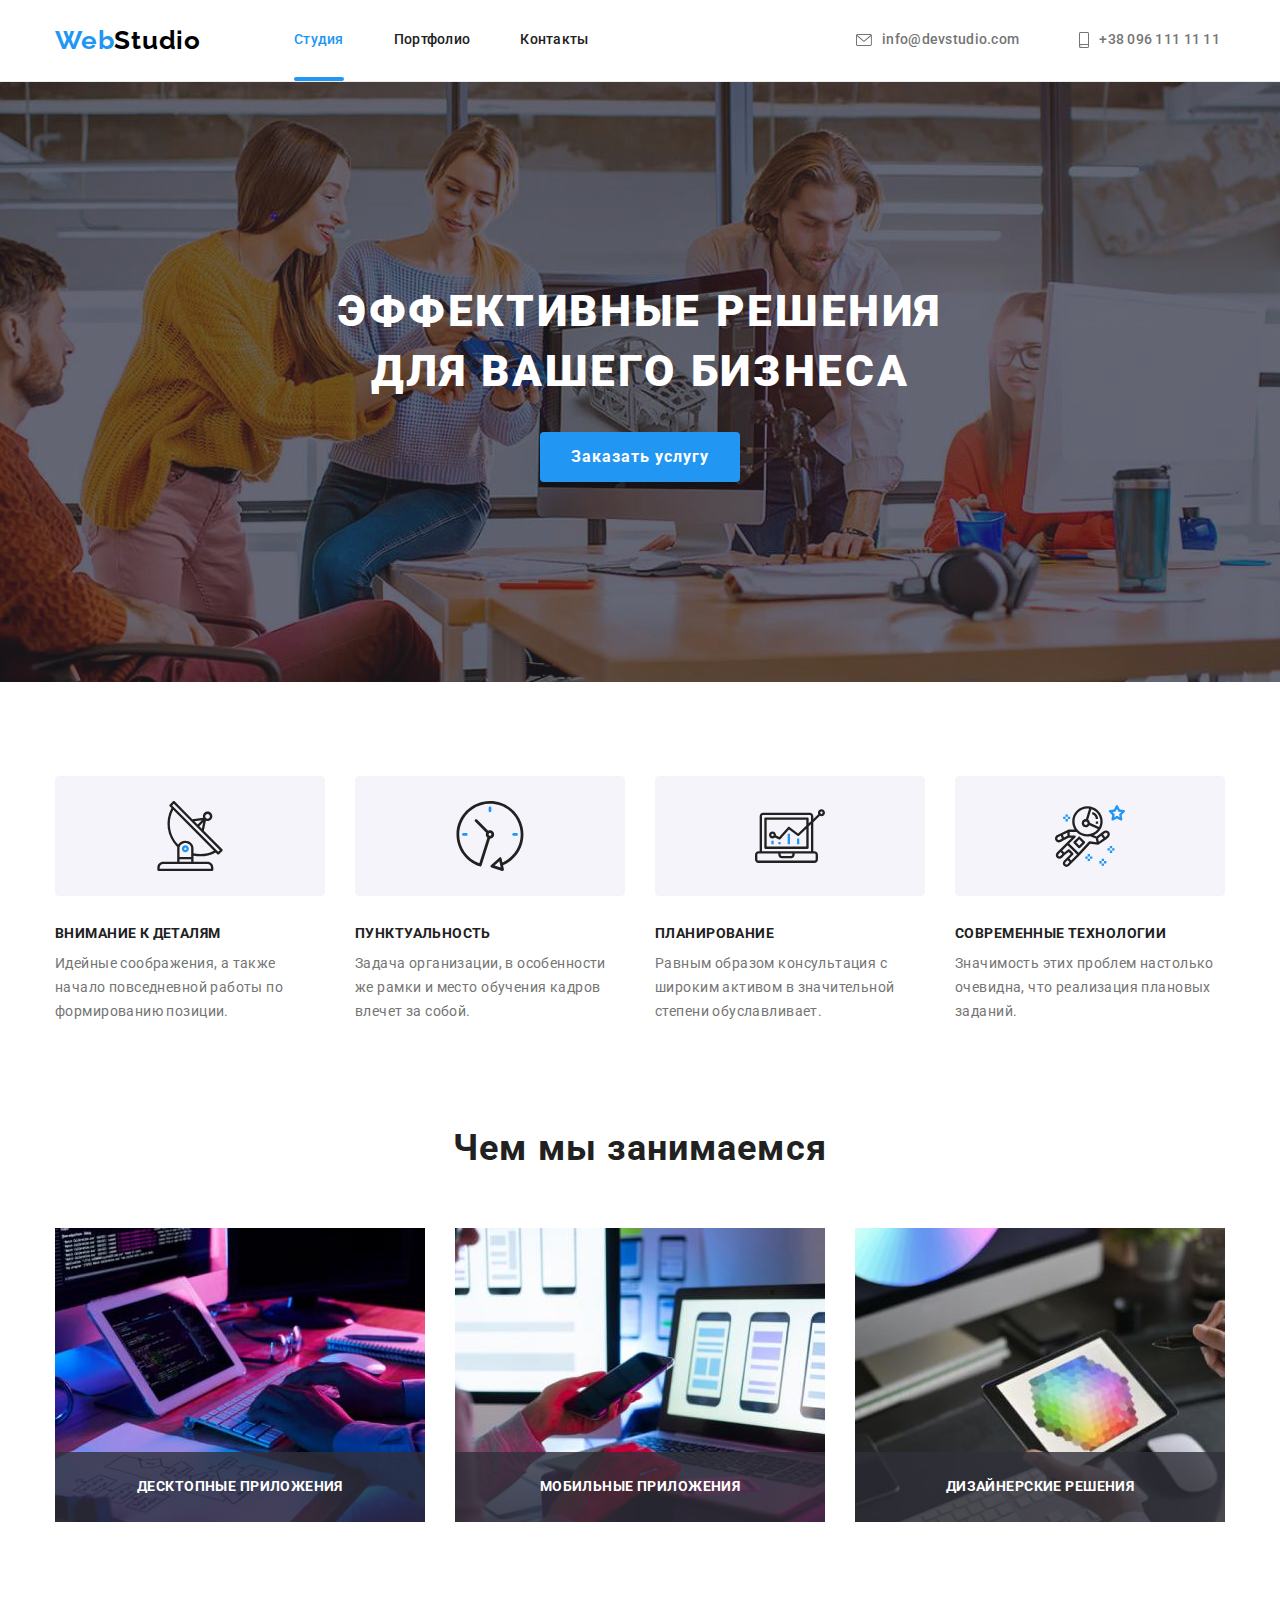
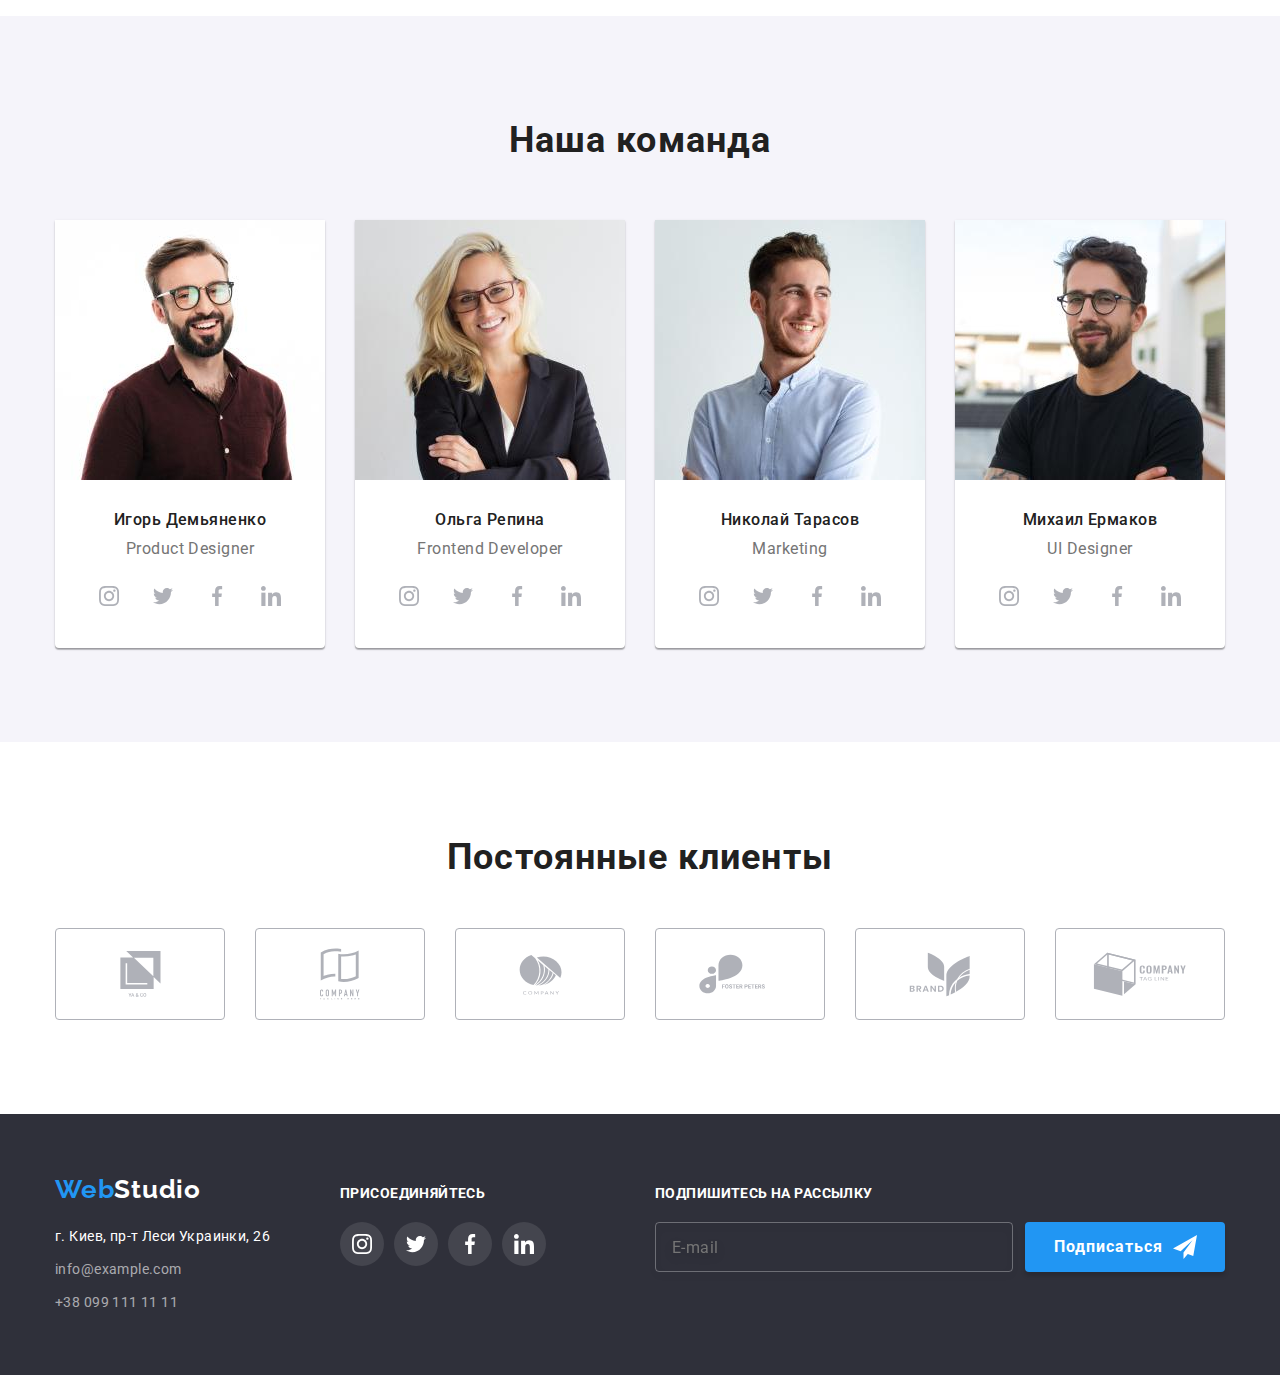
==== index.html @ e5a5fda5 "Initial, from HW-06" ====
<!DOCTYPE html>
<html lang="ru">
<head>
    <meta charset="UTF-8">
    <meta http-equiv="X-UA-Compatible" content="IE=edge">
    <meta name="viewport" content="width=device-width, initial-scale=1.0">
    <title>WebStudio</title>
    <link rel="preconnect" href="https://fonts.googleapis.com">
    <link rel="preconnect" href="https://fonts.gstatic.com" crossorigin>
    <link href="https://fonts.googleapis.com/css2?family=Raleway:wght@700&family=Roboto:wght@400;500;700;900&display=swap"
        rel="stylesheet">
    <link rel="stylesheet" href="https://cdnjs.cloudflare.com/ajax/libs/modern-normalize/1.1.0/modern-normalize.css">
    <link rel="stylesheet" href="./css/styles.css">
</head>
<body>
    <!-- HEADER -->
    <header>
        <div class="container">
            <a class="link logo-header" href="" target="_blank" rel="noopener noreferrer" lang="en"><span
                    class="logo-web">Web</span>Studio</a>
            <nav class="nav">
                <ul class="list">
                    <li class="item">
                    <div class="nav-current">
                        <a class="link nav-item current" href="./index.html" rel="noopener noreferrer">Студия</a>
                    </div>    
                    </li>
                    <li class="item"><a class="link nav-item" href="./portfolio.html" rel="noopener noreferrer">Портфолио</a></li>
                    <li class="item"><a class="link nav-item" href="" rel="noopener noreferrer">Контакты</a></li>
                </ul>
            </nav>
            <ul class="list contacts">
                <li class="item"><a class="link header-contact" href="mailto:info@devstudio.com">
                    <svg class="icon-envelope" width="16" height="12">
                        <use href="./images/icon.svg#icon-envelope"></use>
                    </svg>
                    info@devstudio.com</a>
                </li>
                <li class="item"><a class="link header-contact" href="tel:+380961111111">
                    <svg class="icon-smartphone" width="10" height="16">
                        <use href="./images/icon.svg#icon-smartphone"></use>
                    </svg>
                    +38 096 111 11 11</a></li>
            </ul>
        </div>
    </header>

    <!-- MAIN SECTION -->
    <main>
        <!-- HERO -->
        <section class="hero">
           <div class="container">
                <h1 class="hero-title">Эффективные решения для вашего бизнеса</h1>
                <button class="hero-btn" type="button" data-modal-open>Заказать услугу</button>
           </div>
        </section>

        <!-- ADVANTAGES -->
        <section class="section">
           <div class="container">
                <h2 class="visually-hidden">Достоинства компании</h2>
                <ul class="list advnt-list">
                    <li class="item">
                        <div class="advnt-icons">
                            <svg class="icon-antena" width="270" height="120">
                                <use href="./images/icon.svg#icon-antena"></use>
                            </svg>
                        </div>
                        <h3 class="advnt-title">Внимание к деталям</h3>
                        <p class="advnt-text">Идейные соображения, а также начало повседневной работы по формированию позиции.</p>
                    </li>
                    <li class="item">
                        <div class="advnt-icons">
                            <svg class="icon-clock" width="270" height="120">
                                <use href="./images/icon.svg#icon-clock"></use>
                            </svg>
                        </div>
                        <h3 class="advnt-title">Пунктуальность</h3>
                        <p class="advnt-text">Задача организации, в особенности же рамки и место обучения кадров влечет за собой.</p>
                    </li>
                    <li class="item">
                        <div class="advnt-icons">
                            <svg class="icon-diagram" width="270" height="120">
                                <use href="./images/icon.svg#icon-diagram"></use>
                            </svg>
                        </div>
                        <h3 class="advnt-title">Планирование</h3>
                        <p class="advnt-text">Равным образом консультация с широким активом в значительной степени обуславливает.</p>
                    </li>
                    <li class="item">
                        <div class="advnt-icons">
                            <svg class="icon-astronaut" width="270" height="120">
                                <use href="./images/icon.svg#icon-astronaut"></use>
                            </svg>
                        </div>
                        <h3 class="advnt-title">Современные технологии</h3>
                        <p class="advnt-text">Значимость этих проблем настолько очевидна, что реализация плановых заданий.</p>
                    </li>
                </ul>
           </div>
        </section>

        <!-- SPECIALIZATION -->
        <section class="special section">
            <div class="container">
                <h2 class="special-title">Чем мы занимаемся</h2>
                <ul class="list special-list">
                    <li class="item"><img src="./images/what-are-we-doing-01.jpg" alt="Создание веб-сайтов любой сложности" width="370" height="294">
                        <p class="special-item-label">Десктопные приложения</p>
                    </li>
                    <li class="item"><img src="./images/what-are-we-doing-02.jpg" alt="Создание веб-сайтов любой сложности" width="370" height="294">
                    <p class="special-item-label">Мобильные приложения</p>
                    </li>
                    <li class="item"><img src="./images/what-are-we-doing-03.jpg" alt="Создание веб-сайтов любой сложности" width="370" height="294">
                    <p class="special-item-label">Дизайнерские решения</p>
                    </li>
                </ul>
            </div>
        </section>

        <!-- TEAM -->
        <section class="section team">
            <div class="container">
                <h2 class="team-title">Наша команда</h2>
                <ul class="list team-list">
                    <li class="item">
                        <img src="./images/our-team-01.jpg" alt="Фотография" width="270" height="260">
                        <div class="team-item">
                            <h3 class="team-subtitle">Игорь Демьяненко</h3>
                            <p class="team-text" lang="en">Product Designer</p>
                            <ul class="list social-list">
                                <li class="item"><a href="" class="item social-item">
                                    <svg class="social-icons" width="20" height="20">
                                        <use href="./images/icon.svg#icon-instagram">
                                        </use>
                                    </svg>
                                </a>
                                </li>
                                <li class="item"><a href="" class="item social-item">
                                        <svg class="social-icons" width="20" height="20">
                                            <use href="./images/icon.svg#icon-twitter">
                                            </use>
                                        </svg>
                                    </a>
                                </li>
                                <li class="item"><a href="" class="item social-item">
                                        <svg class="social-icons" width="20" height="20">
                                            <use href="./images/icon.svg#icon-facebook">
                                            </use>
                                        </svg>
                                    </a>
                                </li>
                                <li class="item"><a href="" class="item social-item">
                                        <svg class="social-icons" width="20" height="20">
                                            <use href="./images/icon.svg#icon-linkedin">
                                            </use>
                                        </svg>
                                    </a>
                                </li>
                            </ul>
                        </div>
                    </li>
                    <li class="item">
                        <img src="./images/our-team-02.jpg" alt="Фотография" width="270" height="260">
                       <div class="team-item">
                            <h3 class="team-subtitle">Ольга Репина</h3>
                            <p class="team-text" lang="en">Frontend Developer</p>
                            <ul class="list social-list">
                                <li class="item"><a href="" class="item social-item">
                                        <svg class="social-icons" width="20" height="20">
                                            <use href="./images/icon.svg#icon-instagram">
                                            </use>
                                        </svg>
                                    </a>
                                </li>
                                <li class="item"><a href="" class="item social-item">
                                        <svg class="social-icons" width="20" height="20">
                                            <use href="./images/icon.svg#icon-twitter">
                                            </use>
                                        </svg>
                                    </a>
                                </li>
                                <li class="item"><a href="" class="item social-item">
                                        <svg class="social-icons" width="20" height="20">
                                            <use href="./images/icon.svg#icon-facebook">
                                            </use>
                                        </svg>
                                    </a>
                                </li>
                                <li class="item"><a href="" class="item social-item">
                                        <svg class="social-icons" width="20" height="20">
                                            <use href="./images/icon.svg#icon-linkedin">
                                            </use>
                                        </svg>
                                    </a>
                                </li>
                            </ul>
                       </div>
                    </li>
                    <li class="item">
                        <img src="./images/our-team-03.jpg" alt="Фотография" width="270" height="260">
                        <div class="team-item">
                            <h3 class="team-subtitle">Николай Тарасов</h3>
                            <p class="team-text" lang="en">Marketing</p>
                            <ul class="list social-list">
                                <li class="item"><a href="" class="item social-item">
                                        <svg class="social-icons" width="20" height="20">
                                            <use href="./images/icon.svg#icon-instagram">
                                            </use>
                                        </svg>
                                    </a>
                                </li>
                                <li class="item"><a href="" class="item social-item">
                                        <svg class="social-icons" width="20" height="20">
                                            <use href="./images/icon.svg#icon-twitter">
                                            </use>
                                        </svg>
                                    </a>
                                </li>
                                <li class="item"><a href="" class="item social-item">
                                        <svg class="social-icons" width="20" height="20">
                                            <use href="./images/icon.svg#icon-facebook">
                                            </use>
                                        </svg>
                                    </a>
                                </li>
                                <li class="item"><a href="" class="item social-item">
                                        <svg class="social-icons" width="20" height="20">
                                            <use href="./images/icon.svg#icon-linkedin">
                                            </use>
                                        </svg>
                                    </a>
                                </li>
                            </ul>
                        </div>
                    </li>
                    <li class="item">
                        <img src="./images/our-team-04.jpg" alt="Фотография" width="270" height="260">
                       <div class="team-item">
                            <h3 class="team-subtitle">Михаил Ермаков</h3>
                            <p class="team-text" lang="en">UI Designer</p>
                            <ul class="list social-list">
                                <li class="item"><a href="" class="item social-item">
                                        <svg class="social-icons" width="20" height="20">
                                            <use href="./images/icon.svg#icon-instagram">
                                            </use>
                                        </svg>
                                    </a>
                                </li>
                                <li class="item"><a href="" class="item social-item">
                                        <svg class="social-icons" width="20" height="20">
                                            <use href="./images/icon.svg#icon-twitter">
                                            </use>
                                        </svg>
                                    </a>
                                </li>
                                <li class="item"><a href="" class="item social-item">
                                        <svg class="social-icons" width="20" height="20">
                                            <use href="./images/icon.svg#icon-facebook">
                                            </use>
                                        </svg>
                                    </a>
                                </li>
                                <li class="item"><a href="" class="item social-item">
                                        <svg class="social-icons" width="20" height="20">
                                            <use href="./images/icon.svg#icon-linkedin">
                                            </use>
                                        </svg>
                                    </a>
                                </li>
                            </ul>
                       </div>
                    </li>
                </ul>
            </div>
        </section>

        <!-- CLIENTS -->
        <section class="clients">
            <div class="container">
                <h2 class="clients-title">Постоянные клиенты</h2>
                <ul class="list clients-list">
                    <li class="item clients-item"><a class="link clients-link" href="">
                        <div class="clients-container">
                        <svg class="clients-icon" width="41" height="46">
                            <use href="./images/icon.svg#icon-client-01"></use>
                        </svg>
                        </div>
                        </a>
                    </li>
                    <li class="item clients-item"><a class="link clients-link" href="">
                            <svg class="clients-icon" width="40" height="52">
                                <use href="./images/icon.svg#icon-client-02"></use>
                            </svg>
                        </a>
                    </li>
                    <li class="item clients-item"><a class="link clients-link" href="">
                            <svg class="clients-icon" width="43" height="41">
                                <use href="./images/icon.svg#icon-client-03"></use>
                            </svg>
                        </a>
                    </li>
                    <li class="item clients-item"><a class="link clients-link" href="">
                            <svg class="clients-icon" width="84" height="40">
                                <use href="./images/icon.svg#icon-client-04"></use>
                            </svg>
                        </a>
                    </li>
                    <li class="item clients-item"><a class="link clients-link" href="">
                            <svg class="clients-icon" width="62" height="45">
                                <use href="./images/icon.svg#icon-client-05"></use>
                            </svg>
                        </a>
                    </li>
                    <li class="item clients-item"><a class="link clients-link" href="">
                            <svg class="clients-icon" width="94" height="44">
                                <use href="./images/icon.svg#icon-client-06"></use>
                            </svg>
                        </a>
                    </li>
                </ul>


            </div>


        </section>

    </main>

    <!-- FOOTER -->
    <footer class="footer">
        <div class="container">
            <div class="footer-main">
                <a class="link logo-footer" href="" target="_blank" rel="noopener noreferrer" lang="en"><span
                        class="logo-web">Web</span>Studio</a>
                <address class="address">
                    <p class="address-text">г. Киев, пр-т Леси Украинки, 26</p>
                    <ul class="list">
                        <li><a class="link footer-contact" href="mailto:info@example.com">info@example.com</a></li>
                        <li><a class="link footer-contact" href="tel:+380991111111">+38 099 111 11 11</a></li>
                    </ul>
                </address>
            </div>
            <div class="footer-social">
                <h2 class="social-title">Присоединяйтесь</h2>
                <ul class="list social-footer-list">
                    <li class="item social-footer-item"><a class="link social-footer-link" href="">
                        <svg class="social-icons" width="20" height="20">
                            <use href="./images/icon.svg#icon-instagram"></use>
                        </svg>
                        </a>
                    </li>
                    <li class="item social-footer-item"><a class="link social-footer-link" href="">
                            <svg class="social-icons" width="20" height="20">
                                <use href="./images/icon.svg#icon-twitter"></use>
                            </svg>
                        </a>
                    </li>
                    <li class="item social-footer-item"><a class="link social-footer-link" href="">
                            <svg class="social-icons" width="20" height="20">
                                <use href="./images/icon.svg#icon-facebook"></use>
                            </svg>
                        </a>
                    </li>
                    <li class="item social-footer-item"><a class="link social-footer-link" href="">
                            <svg class="social-icons" width="20" height="20">
                                <use href="./images/icon.svg#icon-linkedin"></use>
                            </svg>
                        </a>
                    </li>
                </ul>
            </div>

            <div class="footer-subscribe">
                <h2 class="subscribe-title">Подпишитесь на рассылку</h2>
                <form class="subscribe-form" autocomplete="off">
                    <label class="subscribe-label" for="sbcr-email" >
                        <input class="subscribe-email" type="email" name="email" placeholder="E-mail" id="sbcr-email">
                    </label>
                    <button class="btn subscribe-btn" type="submit">Подписаться
                        <svg class="subscribe-icon" width="24" height="24">
                            <use href="./images/icon.svg#icon-send"></use>
                        </svg>
                    </button>
                </form>
            </div>

        </div>
    </footer>


<!-- BACKDROP -->

<div class="backdrop is-hidden" data-modal>
    <div class="modal">
        <button class="modal-btn" type="button" data-modal-close>
            <svg class="icon-close">
                <use href="./images/icon.svg#icon-close"></use>
            </svg>
        </button>

        <p class="modal-title">Оставьте свои данные, мы вам перезвоним</p>
        <form class="modal-form" autocomplete="off">
            <ul class="list form-list">
                <li class="form-item">
                    <label class="label-username" for="username" >Имя</label>
                    <div class="input-field">
                    <input class="input-username" type="text" name="username" id="username">
                        <svg class="form-icons" width="18" height="18">
                            <use href="./images/icon.svg#icon-form-person"></use>
                        </svg>
                    </div>
                </li>
                <li class="form-item">
                    <label class="label-tel" for="tel">Телефон</label>
                    <div class="input-field">
                        <input class="input-tel" type="tel" name="tel" id="tel">
                        <svg class="form-icons" width="18" height="18">
                            <use href="./images/icon.svg#icon-form-phone"></use>
                        </svg>
                    </div>
                </li>
                <li class="form-item">
                    <label class="label-email" for="email">Почта</label>
                    <div class="input-field">
                        <input class="input-email" type="email" name="email" id="email">
                        <svg class="form-icons" width="18" height="18">
                            <use href="./images/icon.svg#icon-form-email"></use>
                        </svg>
                    </div>
                </li>
                <li class="form-item">
                    <label class="label-comments" for="comments">Комментарий</label>
                    <textarea class="input-comments" name="comments" id="comments" placeholder="Введите текст"></textarea>
                    </li>
            </ul>
            <div class="form-checkbox">
                <input class="input-checkbox" type="checkbox" name="contract-terms" id="terms">
                <label for="terms" class="label-checkbox">
                    <span class="checkbox-icon">
                        <svg class="icon-check" width="16" height="15">
                            <use href="./images/icon.svg#icon-form-check"></use>
                        </svg>
                    </span>
                    Соглашаюсь с рассылкой и принимаю</label>
                <a class="contract-link" href="">Условия договора</a>
            </div>

            <button type="submit" class="btn form-btn">Отправить</button>
        </form>
    </div>
</div>

<script src="./js/modal.js"></script>
</body>
</html>
---- css/styles.css ----
:root {
  --main-text-color: #757575;
  --logo-first-color: #000000;
  --logo-web-color: #2196f3;
  --logo-second-color: #ffffff;
  --main-title-color: #ffffff;
  --second-title-color: #212121;
  --third-title-color: #212121;
  --nav-color: #212121;
  --hero-btn-color: #ffffff;
  --hero-btn-bckgr: #2196f3;
  --works-btn-color: #212121;
  --works-btn-bckgr: #f5f4fa;
  --accent-color: #2196f3;
  --cards-border-color: #eeeeee;
  --background-color: #f5f4fa;
  --social-items-color: #afb1b8;
  --social-items-accent-color: #ffffff;
}

/* *,
*::after,
*::before {
  outline: 1px solid red;
} */

h1,
h2,
h3,
h4,
p,
ul {
  margin: 0;
  padding: 0;
}

img {
  display: block;
  max-width: 100%;
  height: auto;
}

body {
  font-family: Roboto, sans-serif;
  color: var(--main-text-color);
  /* width: 1600px; */
}

.container {
  width: 1200px;
  margin: 0 auto;
  padding: 0 15px;
}

.section {
  padding-top: 94px;
  padding-bottom: 94px;
}

/* ------COMMON CLASSES------ */
.visually-hidden {
  position: absolute;
  clip: rect(0 0 0 0);
  width: 1px;
  height: 1px;
  margin: -1px;
  border: 0;
  padding: 0;
  overflow: hidden;
}

.link {
  text-decoration: none;
}

.list {
  list-style: none;
}

/* ------HEADER------ */
header {
  padding-top: 25px;
  padding-bottom: 25px;
  border-bottom: 1px solid #ececec;
}

header > .container {
  display: flex;
  align-items: center;
}

.logo-header {
  font-family: Raleway, sans-serif;
  font-weight: 700;
  font-size: 26px;
  line-height: 1.19;
  letter-spacing: 0.03em;
  color: var(--logo-first-color);

  margin-right: 93px;
}

.logo-web {
  color: var(--logo-web-color);
}

.nav > .list {
  display: flex;
}
.nav > .list > .item:not(:last-child) {
  margin-right: 50px;
}
.nav {
  margin-right: auto;
}

.nav-item {
  font-weight: 500;
  font-size: 14px;
  line-height: 1.14;
  letter-spacing: 0.02em;
  color: var(--nav-color);
  transition: color 250ms cubic-bezier(0.4, 0, 0.2, 1);

  display: block;
  padding-top: 5px;
  padding-bottom: 5px;
}

.nav-item:hover,
.nav-item:focus {
  color: var(--accent-color);
}

.nav-item.current {
  color: var(--accent-color);
}

.nav-current {
  position: relative;
}

.nav-current:after {
  content: '';
  position: absolute;
  bottom: 0;
  left: 0;
  transform: translateY(28px);

  display: block;
  width: 100%;
  height: 4px;
  border-radius: 2px;
  background-color: var(--accent-color);
}

.list.contacts {
  display: flex;
}

.contacts > .item:not(:last-child) {
  margin-right: 50px;
}

.contacts > .item {
  justify-content: flex-end;
}

.header-contact {
  font-weight: 500;
  font-size: 14px;
  line-height: 1.14;
  letter-spacing: 0.02em;
  color: var(--main-text-color);
  transition: color 250ms cubic-bezier(0.4, 0, 0.2, 1);
  display: flex;
  padding: 5px;
  align-items: center;
}

.header-contact:hover,
.header-contact:focus {
  color: var(--accent-color);
}

.icon-envelope {
  fill: currentColor;
  margin-right: 10px;
}

.icon-smartphone {
  fill: currentColor;
  margin-right: 10px;
}

/* ------HERO------ */

.hero {
  background-color: #2f303a;
  background-image: linear-gradient(rgba(47, 48, 58, 0.4), rgba(47, 48, 58, 0.4)),
    url(../images/hero.jpg);
  background-repeat: no-repeat;
  background-size: 1600px auto;
  background-position: center;

  padding-top: 200px;
  padding-bottom: 200px;
}

.hero-title {
  font-weight: 900;
  font-size: 44px;
  line-height: 1.36;
  text-align: center;
  letter-spacing: 0.06em;
  text-transform: uppercase;
  color: var(--main-title-color);

  width: 696px;
  height: 120px;
  margin: 0 auto 30px auto;
}

.hero-btn {
  font-family: inherit;
  font-weight: 700;
  font-size: 16px;
  line-height: 1.87;
  display: flex;
  align-items: center;
  text-align: center;
  letter-spacing: 0.06em;
  color: var(--hero-btn-color);
  background-color: var(--hero-btn-bckgr);
  cursor: pointer;

  width: 200px;
  height: 50px;
  box-shadow: 0px 4px 4px rgba(0, 0, 0, 0.15);
  border: none;
  border-radius: 4px;

  display: block;
  margin: 0 auto;
  padding: 0;
}

/* ------ADVANTAGES------ */
.advnt-list {
  display: flex;
}

.advnt-list > .item {
  width: 270px;
  margin-right: 30px;
}
.advnt-list > .item:last-child {
  margin-right: 0;
}

.advnt-icons {
  display: flex;
  margin-bottom: 30px;
}

.icon-antena,
.icon-clock,
.icon-diagram,
.icon-astronaut {
  border-radius: 4px;
}

.advnt-title {
  font-weight: 700;
  font-size: 14px;
  line-height: 1.14;
  letter-spacing: 0.03em;
  text-transform: uppercase;
  color: var(--third-title-color);

  margin-bottom: 10px;
}

.advnt-text {
  font-size: 14px;
  line-height: 1.71;
  letter-spacing: 0.03em;
  color: var(--main-text-color);
}

/* ------SPECIALIZATION------ */
.special.section {
  padding-top: 0;
}

.special-title {
  font-weight: 700;
  font-size: 36px;
  line-height: 1.67;
  text-align: center;
  letter-spacing: 0.03em;
  color: var(--second-title-color);

  margin-bottom: 50px;
}

.special-list {
  display: flex;
}

.special-list > .item {
  flex-basis: calc(100% - (2 * 30px) / 4);
  margin-right: 30px;
  position: relative;
}

.special-list > .item:last-child {
  margin-right: 0px;
}

.special-item-label {
  position: absolute;
  left: 0;
  bottom: 0;

  width: 100%;
  height: 70px;
  background-color: rgba(47, 48, 58, 0.8);
  display: flex;
  justify-content: center;
  align-items: center;

  font-weight: 700;
  font-size: 14px;
  line-height: 1.14;
  text-align: center;
  letter-spacing: 0.03em;
  text-transform: uppercase;
  color: #ffffff;
}

/* ------TEAM------ */

.team {
  background-color: #f5f4fa;
}

.team-list {
  display: flex;
}

.team-list > .item {
  flex-basis: calc((100% - 3 * 30px) / 4);
  margin-right: 30px;
  box-shadow: 0px 1px 3px rgba(0, 0, 0, 0.12), 0px 1px 1px rgba(0, 0, 0, 0.14),
    0px 2px 1px rgba(0, 0, 0, 0.2);
  border-radius: 0px 0px 4px 4px;
  background-color: #ffffff;
}

.team-list > .item:last-child {
  margin-right: 0;
}

.team-item {
  padding: 30px 0;
}

.team-title {
  font-weight: 700;
  font-size: 36px;
  line-height: 1.67;
  text-align: center;
  letter-spacing: 0.03em;
  color: var(--second-title-color);

  margin-bottom: 50px;
}

.team-subtitle {
  font-weight: 500;
  font-size: 16px;
  line-height: 1.19;
  text-align: center;
  letter-spacing: 0.03em;
  color: var(--third-title-color);

  margin-bottom: 10px;
}

.team-text {
  font-size: 16px;
  line-height: 1.19;
  text-align: center;
  letter-spacing: 0.03em;
  color: var(--main-text-color);
  margin-bottom: 16px;
}

.social-list {
  width: 206px;
  display: flex;
  margin: 0 auto;
}

.social-list > .item:not(:last-child) {
  margin-right: 10px;
}

.social-list > .item {
  width: 44px;
  height: 44px;
}

.social-item {
  width: 100%;
  height: 100%;
  display: flex;
  justify-content: center;
  align-items: center;
  color: var(--social-items-color);
  transition: color 250ms cubic-bezier(0.4, 0, 0.2, 1),
    background-color 250ms cubic-bezier(0.4, 0, 0.2, 1);
  border-radius: 50%;
}

.social-item:hover,
.social-item:focus {
  background-color: var(--accent-color);
  color: var(--social-items-accent-color);
}
.social-icons {
  fill: currentColor;
}

/* ------CLIENTS------ */

.clients {
  padding: 94px 0;
}

.clients-title {
  font-weight: 700;
  font-size: 36px;
  line-height: 1.17;
  text-align: center;
  letter-spacing: 0.03em;
  color: var(--second-title-color);
  margin-bottom: 50px;
}

.clients-list {
  display: flex;
}

.clients-item {
  width: 170px;
  height: 92px;
  display: flex;
  justify-content: center;
  align-items: center;
  margin-right: 30px;
}

.clients-item:last-child {
  margin-right: 0;
}

.clients-link {
  width: 100%;
  height: 100%;
  display: flex;
  justify-content: center;
  align-items: center;
  border: 1px solid #afb1b8;
  border-radius: 4px;
  color: var(--social-items-color);
  transition: color 250ms cubic-bezier(0.4, 0, 0.2, 1),
    border-color 250ms cubic-bezier(0.4, 0, 0.2, 1), filter 250ms cubic-bezier(0.4, 0, 0.2, 1);
}

.clients-link:hover,
.clients-link:focus {
  color: var(--accent-color);
  border-color: var(--accent-color);
  filter: drop-shadow(0px 4px 4px rgba(0, 0, 0, 0.25));
}

.clients-container {
  width: 106px;
  height: 60px;
  display: flex;
  justify-content: center;
  align-items: center;
}

.clients-icon {
  fill: currentColor;
}

/* ------FOOTER------ */
.footer {
  background-color: #2f303a;
  padding: 60px 0;
}

.footer > .container {
  display: flex;
  align-items: baseline;
}

.footer-main {
  margin-right: 70px;
}

.logo-footer {
  font-family: Raleway, sans-serif;
  font-weight: 700;
  font-size: 26px;
  line-height: 1.19;
  letter-spacing: 0.03em;
  color: var(--logo-second-color);

  display: block;
  margin-bottom: 20px;
}

.address {
  font-style: inherit;
}

.address-text {
  font-weight: 400;
  font-size: 14px;
  line-height: 1.71;
  letter-spacing: 0.03em;
  color: #ffffff;

  margin-bottom: 9px;
}

.footer-contact {
  font-family: inherit;
  font-weight: 400;
  font-size: 14px;
  line-height: 1.71;
  letter-spacing: 0.03em;
  color: rgba(255, 255, 255, 0.6);
  transition: color 250ms cubic-bezier(0.4, 0, 0.2, 1);

  display: block;
}

.footer-contact:hover,
.footer-contact:focus {
  color: var(--accent-color);
}

a[href='mailto:info@example.com'] {
  margin-bottom: 9px;
}

.footer-social {
  /* margin-right: 93px; */
}

.social-title {
  font-weight: 700;
  font-size: 14px;
  line-height: 1.14;
  letter-spacing: 0.03em;
  text-transform: uppercase;
  color: var(--main-title-color);
  margin-bottom: 20px;
}

.social-footer-list {
  display: flex;
}

.social-footer-item {
  width: 44px;
  height: 44px;
  margin-right: 10px;
}

.social-footer-item:last-child {
  margin-right: 0;
}

.social-footer-link {
  width: 100%;
  height: 100%;
  display: flex;
  justify-content: center;
  align-items: center;
  color: var(--main-title-color);
  background-color: rgba(255, 255, 255, 0.1);
  transition: background-color 250ms cubic-bezier(0.4, 0, 0.2, 1);
  border-radius: 50%;
}

.social-footer-link:hover,
.social-footer-link:focus {
  background-color: var(--accent-color);
}

/* ------FOTER SUBSCRIBE------ */

.footer-subscribe {
  min-width: 570px;
  margin-left: auto;
}

.subscribe-title {
  font-weight: 700;
  font-size: 14px;
  line-height: 1.14;
  letter-spacing: 0.03em;
  text-transform: uppercase;
  color: var(--main-title-color);
  margin-bottom: 20px;
}

.subscribe-form {
  display: flex;
  justify-content: flex-end;
  align-items: center;
}

.subscribe-email {
  display: inline-block;
  width: 358px;
  height: 50px;
  margin-right: 12px;
  /* outline: none; */
  border: 1px solid rgba(255, 255, 255, 0.3);
  filter: drop-shadow(0px 4px 4px rgba(0, 0, 0, 0.15));
  border-radius: 4px;
  background-color: inherit;

  padding: 0;
  padding-left: 16px;
  font-weight: 400;
  font-size: 16px;
  line-height: 1.25;
  letter-spacing: 0.03em;
  color: rgba(255, 255, 255, 0.6);
}

.subscribe-btn {
  position: relative;
  display: inline-block;
  width: 200px;
  height: 50px;
  cursor: pointer;
  background: var(--accent-color);
  box-shadow: 0px 4px 4px rgba(0, 0, 0, 0.15);
  border: none;
  border-radius: 4px;

  text-align: left;
  padding: 0;
  padding-left: 29px;
  font-weight: 700;
  font-size: 16px;
  line-height: 1.87;
  letter-spacing: 0.06em;
  color: #ffffff;
}

.subscribe-icon {
  position: absolute;
  top: 50%;
  right: 28px;
  transform: translateY(-50%);
  fill: #ffffff;
}

/* ------PORTFOLIO------ */

.cards {
  padding: 94px 0;
}

.list-btn {
  display: flex;
  justify-content: center;
  margin-bottom: 50px;
}

.list-btn > .item:not(:last-child) {
  margin-right: 8px;
}

.works-btn {
  font-family: inherit;
  font-weight: 500;
  font-size: 16px;
  line-height: 1.62;
  text-align: center;
  letter-spacing: 0.03em;
  color: var(--works-btn-color);
  background-color: var(--works-btn-bckgr);
  border-radius: 4px;
  border-color: transparent;
  cursor: pointer;
  transition: color 250ms cubic-bezier(0.4, 0, 0.2, 1),
    background-color 250ms cubic-bezier(0.4, 0, 0.2, 1),
    box-shadow 250ms cubic-bezier(0.4, 0, 0.2, 1);

  display: block;
  margin: 0;
  padding: 5px 20px;
}

.works-btn:hover,
.works-btn:focus {
  color: #ffffff;
  box-shadow: 0px 3px 1px rgba(0, 0, 0, 0.1), 0px 1px 2px rgba(0, 0, 0, 0.08),
    0px 2px 2px rgba(0, 0, 0, 0.12);
  background-color: var(--accent-color);
}

.cards-list {
  display: flex;
  flex-wrap: wrap;
}

.cards-list > .item {
  background-color: #ffffff;
  border-bottom: 1px solid var(--cards-border-color);
  border-right: 1px solid var(--cards-border-color);
  border-left: 1px solid var(--cards-border-color);
  transition: box-shadow 250ms cubic-bezier(0.4, 0, 0.2, 1);

  flex-basis: calc((100% - (2 * 30px)) / 3);
  margin-right: 30px;
  margin-bottom: 30px;
}

.cards-list > .item:nth-child(3n) {
  margin-right: 0;
}

.cards-list > .item:nth-last-child(-n + 3) {
  margin-bottom: 0px;
}

.cards-list > .item:hover,
.cards-list > .item:focus {
  box-shadow: 0px 1px 1px rgba(0, 0, 0, 0.12), 0px 4px 4px rgba(0, 0, 0, 0.06),
    1px 4px 6px rgba(0, 0, 0, 0.16);
}

.card-item-overlay {
  position: relative;
  overflow: hidden;
}

.overlay-text {
  position: absolute;
  left: 0;
  top: 0;
  transform: translateY(101%);
  transition: transform 250ms cubic-bezier(0.4, 0, 0.2, 1);

  width: 100%;
  height: 100%;
  padding: 63px 24px;

  font-weight: 400;
  font-size: 18px;
  line-height: 1.56;
  letter-spacing: 0.03em;
  color: #ffffff;
  background-color: rgba(33, 150, 243, 0.9);
}

.cards-list > .item:hover .overlay-text,
.cards-list > .item:focus .overlay-text {
  transform: translateY(0);
}

.works-position {
  padding: 20px 24px;
}
.works-item {
  font-weight: 700;
  font-size: 18px;
  line-height: 2;
  letter-spacing: 0.06em;
  color: var(--third-title-color);

  margin-bottom: 4px;
}

.works-text {
  font-weight: 400;
  font-size: 16px;
  line-height: 1.87;
  letter-spacing: 0.03em;
  color: var(--main-text-color);
}

/* ------BACKDROP------ */

.backdrop {
  position: fixed;
  top: 0;
  left: 0;

  width: 100vw;
  height: 100vh;
  background-color: rgba(0, 0, 0, 0.2);
  opacity: 1;
  transform: scale(1);
  transition: opacity 500ms cubic-bezier(0.4, 0, 0.2, 1),
    transform 1000ms cubic-bezier(0.4, 0, 0.2, 1);
}

.backdrop.is-hidden {
  /* visibility: hidden; */
  pointer-events: none;
  opacity: 0;
  transform: scale(0.3);
}

.modal {
  position: absolute;
  top: 50%;
  left: 50%;
  transform: translate(-50%, -50%);

  width: 528px;
  height: 581px;
  padding: 40px;
  background-color: #ffffff;
  box-shadow: 0px 1px 3px rgba(0, 0, 0, 0.12), 0px 1px 1px rgba(0, 0, 0, 0.14),
    0px 2px 1px rgba(0, 0, 0, 0.2);
  border-radius: 4px;
}

.modal-btn {
  position: absolute;
  top: 8px;
  right: 8px;

  padding: 0;
  width: 30px;
  height: 30px;
  border: 1px solid rgba(0, 0, 0, 0.1);
  border-radius: 50% 50%;
  background-color: #ffffff;
  display: flex;
  justify-content: center;
  align-items: center;
}

.icon-close {
  width: 18px;
  height: 18px;
  cursor: pointer;
  transition: fill 250ms cubic-bezier(0.4, 0, 0.2, 1);
}

.modal-btn:hover .icon-close,
.modal-btn:focus .icon-close {
  fill: var(--accent-color);
}

.modal-title {
  margin-bottom: 12px;

  font-weight: 700;
  font-size: 20px;
  line-height: 1.15;
  text-align: center;
  letter-spacing: 0.03em;
  color: #212121;
}

.form-list {
  margin-bottom: 20px;
}

.form-item:not(:last-child) {
  margin-bottom: 10px;
}

.label-username,
.label-tel,
.label-email,
.label-comments {
  display: block;
  margin-bottom: 4px;

  font-size: 12px;
  line-height: 1.17;
  letter-spacing: 0.01em;
  color: #757575;
}

.input-field {
  position: relative;
}

.input-username,
.input-tel,
.input-email {
  display: block;
  width: 100%;
  height: 40px;
  outline: none;
  border: 1px solid rgba(33, 33, 33, 0.2);
  border-radius: 4px;
  transition: border-color 250ms cubic-bezier(0.4, 0, 0.2, 1);

  padding: 0;
  padding-left: 35px;
  font-size: 12px;
  line-height: 1.17;
  letter-spacing: 0.01em;
  color: #757575;
}

.form-icons {
  position: absolute;
  display: block;
  top: 50%;
  left: 12px;
  transform: translateY(-50%);
  transition: fill 250ms cubic-bezier(0.4, 0, 0.2, 1);
}

.input-field:focus-within .input-username,
.input-field:focus-within .input-tel,
.input-field:focus-within .input-email,
.input-comments:focus-within {
  border-color: var(--accent-color);
}

.input-field:focus-within {
  fill: var(--accent-color);
}

.input-comments {
  width: 100%;
  height: 120px;
  resize: none;
  outline: none;
  border: 1px solid rgba(33, 33, 33, 0.2);
  border-radius: 4px;
  transition: border-color 250ms cubic-bezier(0.4, 0, 0.2, 1);

  padding: 12px 16px;
  font-size: 12px;
  line-height: 1.17;
  letter-spacing: 0.01em;
  color: #757575;
}

.input-comments::placeholder {
  color: rgba(117, 117, 117, 0.5);
}

.form-checkbox {
  position: relative;

  width: 423px;
  height: 24px;
  margin: 0 auto;
  margin-bottom: 30px;
}

.input-checkbox {
  position: absolute;
  clip: rect(0 0 0 0);
  width: 1px;
  height: 1px;
  margin: -1px;
  border: 0;
  padding: 0;
  overflow: hidden;
}

.checkbox-icon {
  position: absolute;
  left: 0;
  top: 50%;
  transform: translateY(-50%);

  display: flex;
  justify-content: center;
  align-items: center;
  width: 16px;
  height: 15px;

  background-color: #ffffff;
  border: 2px solid #212121;
  border-radius: 2px;

  transition: background-color 250ms cubic-bezier(0.4, 0, 0.2, 1),
    border-color 250ms cubic-bezier(0.4, 0, 0.2, 1);
}

.icon-check {
  fill: #ffffff;
  transition: fill 250ms cubic-bezier(0.4, 0, 0.2, 1);
}

.input-checkbox:focus + .label-checkbox .checkbox-icon {
  border-color: var(--accent-color);
}

.input-checkbox:checked + .label-checkbox .checkbox-icon {
  background-color: var(--accent-color);
  border-color: var(--accent-color);
}

.input-checkbox:checked + .label-checkbox .icon-check {
  fill: var(--accent-color);
}

.label-checkbox {
  font-size: 14px;
  line-height: 1.71;
  letter-spacing: 0.03em;
  color: #757575;
  margin-left: 22px;
}

.contract-link {
  font-size: 14px;
  line-height: 1.71;
  letter-spacing: 0.03em;
  text-decoration-line: underline;

  color: var(--accent-color);
}

.form-btn {
  display: block;
  width: 200px;
  height: 50px;
  margin: 0 auto;
  cursor: pointer;

  border: none;
  background: var(--accent-color);
  box-shadow: 0px 4px 4px rgba(0, 0, 0, 0.15);
  border-radius: 4px;
  transition: background-color 250ms cubic-bezier(0.4, 0, 0.2, 1);

  padding: 0;
  font-weight: 700;
  font-size: 16px;
  line-height: 1.87;
  letter-spacing: 0.06em;
  color: #ffffff;
}

.form-btn:hover,
.form-btn:focus {
  background-color: #188ce8;
}
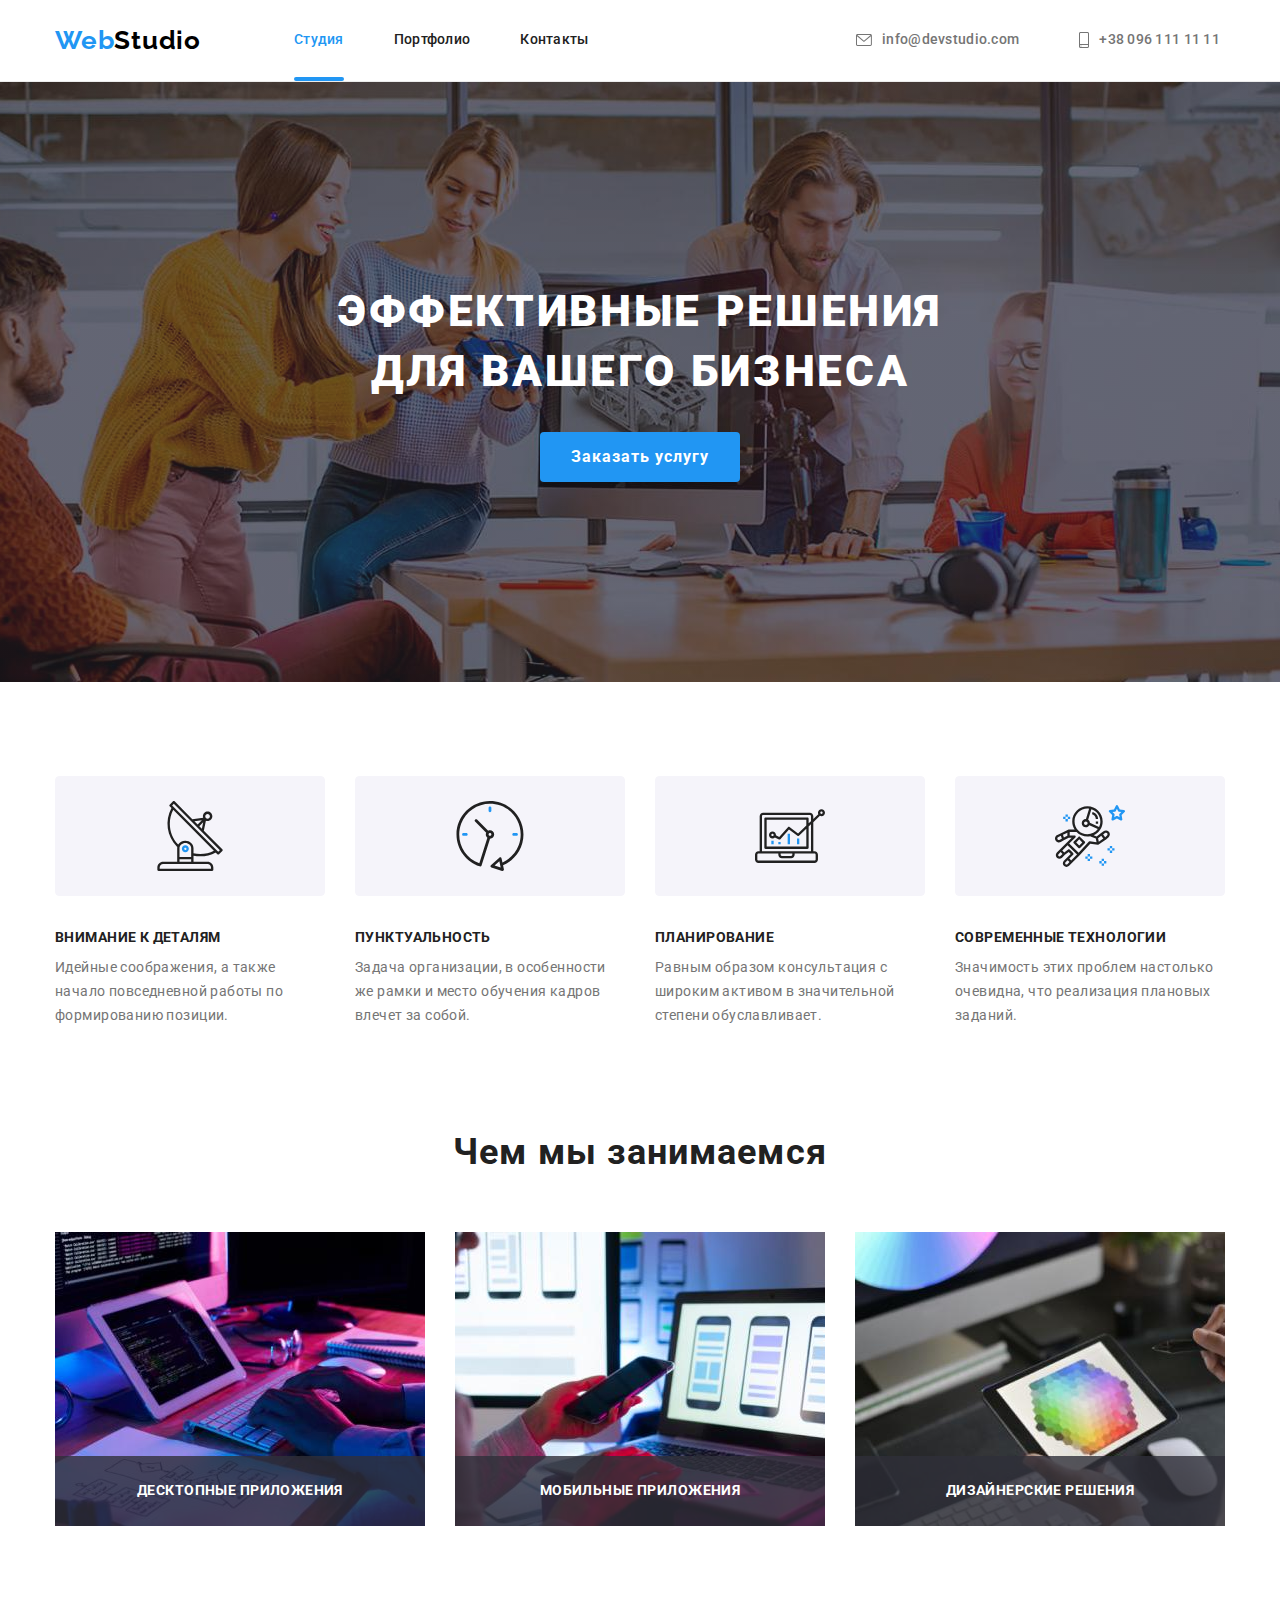
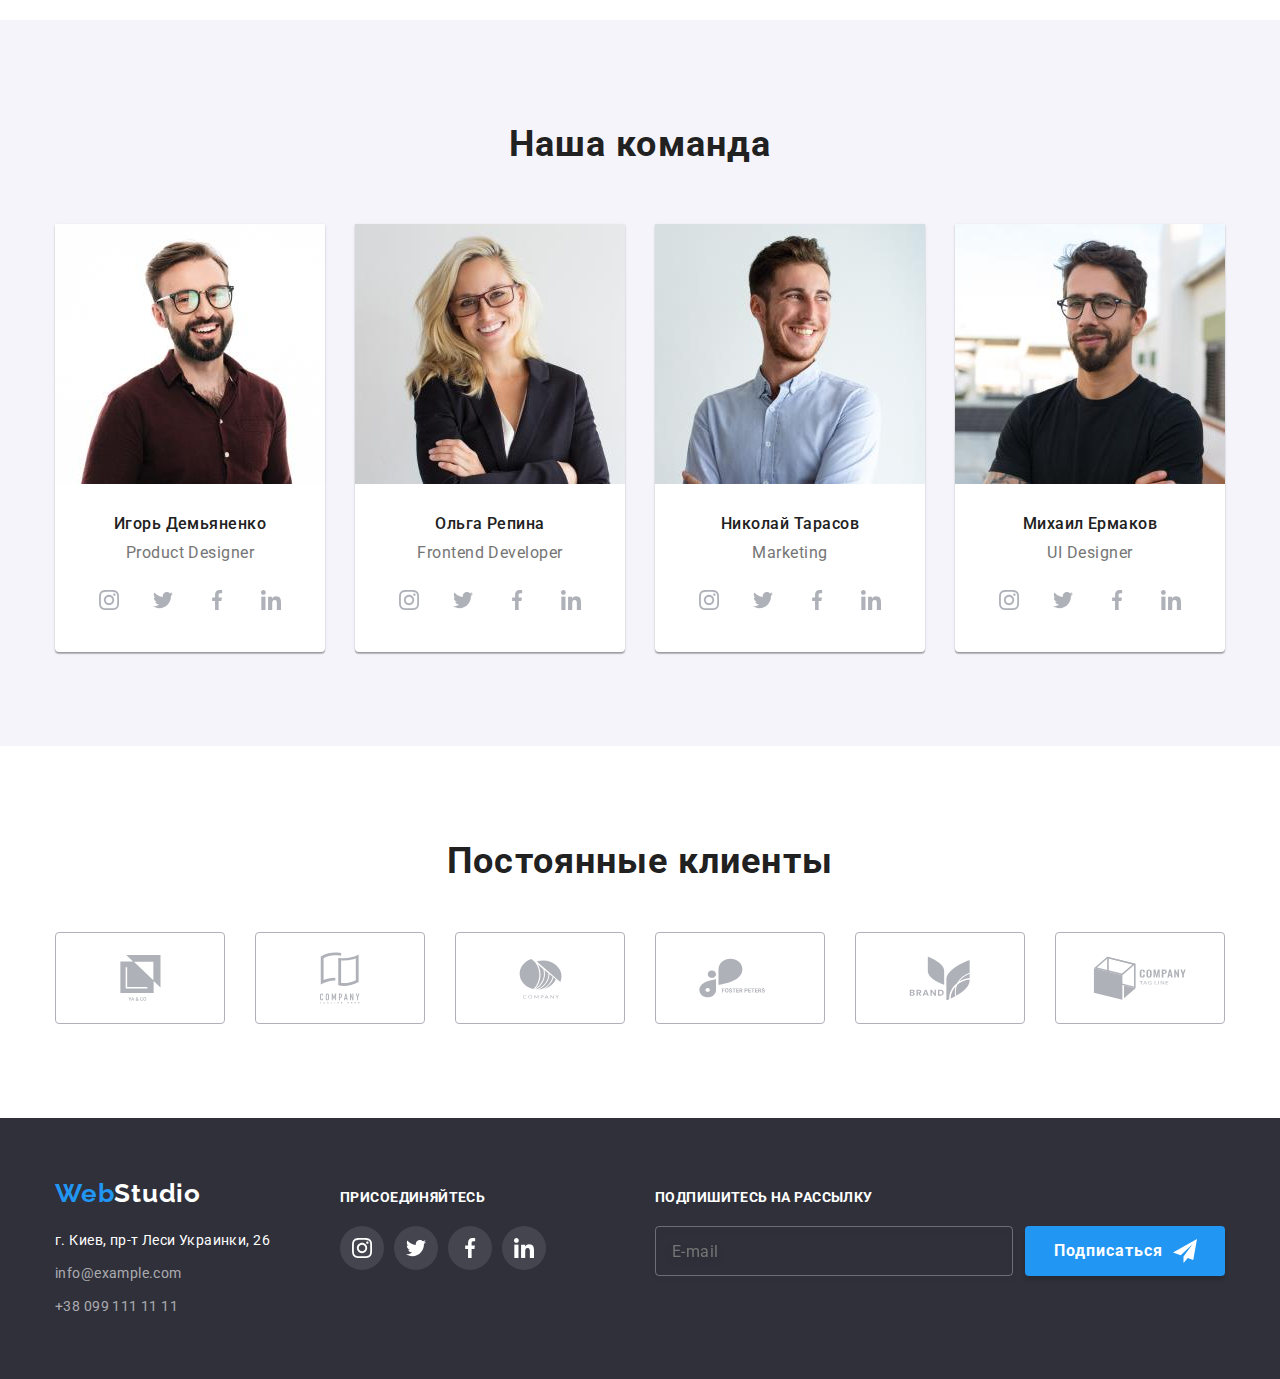
==== commit 7ed4adca: "index.html with BEM" ====
--- a/index.html
+++ b/index.html
@@ -14,30 +14,31 @@
 </head>
 <body>
     <!-- HEADER -->
-    <header>
-        <div class="container">
-            <a class="link logo-header" href="" target="_blank" rel="noopener noreferrer" lang="en"><span
-                    class="logo-web">Web</span>Studio</a>
-            <nav class="nav">
-                <ul class="list">
-                    <li class="item">
-                    <div class="nav-current">
-                        <a class="link nav-item current" href="./index.html" rel="noopener noreferrer">Студия</a>
+    <header class="header">
+        <div class="container header__container">
+            <!-- Logo -->
+            <a class="link logo header__logo" href="" target="_blank" rel="noopener noreferrer" lang="en">Web<span class="logo__studio-header">Studio</span></a>
+            <!-- Navigation -->
+            <nav class="header__nav nav">
+                <ul class="list nav__list">
+                    <li class="nav__item">
+                    <div class="nav__item-wrap">
+                        <a class="link nav__link current" href="./index.html" rel="noopener noreferrer">Студия</a>
                     </div>    
                     </li>
-                    <li class="item"><a class="link nav-item" href="./portfolio.html" rel="noopener noreferrer">Портфолио</a></li>
-                    <li class="item"><a class="link nav-item" href="" rel="noopener noreferrer">Контакты</a></li>
+                    <li class="nav__item"><a class="link nav__link" href="./portfolio.html" rel="noopener noreferrer">Портфолио</a></li>
+                    <li class="nav__item"><a class="link nav__link" href="" rel="noopener noreferrer">Контакты</a></li>
                 </ul>
             </nav>
-            <ul class="list contacts">
-                <li class="item"><a class="link header-contact" href="mailto:info@devstudio.com">
-                    <svg class="icon-envelope" width="16" height="12">
+            <ul class="list header__contacts contacts">
+                <li class="contacts__item"><a class="link contacts__link" href="mailto:info@devstudio.com">
+                    <svg class="contacts__icons" width="16" height="12">
                         <use href="./images/icon.svg#icon-envelope"></use>
                     </svg>
                     info@devstudio.com</a>
                 </li>
-                <li class="item"><a class="link header-contact" href="tel:+380961111111">
-                    <svg class="icon-smartphone" width="10" height="16">
+                <li class="contacts__item"><a class="link contacts__link" href="tel:+380961111111">
+                    <svg class="contacts__icons" width="10" height="16">
                         <use href="./images/icon.svg#icon-smartphone"></use>
                     </svg>
                     +38 096 111 11 11</a></li>
@@ -50,69 +51,69 @@
         <!-- HERO -->
         <section class="hero">
            <div class="container">
-                <h1 class="hero-title">Эффективные решения для вашего бизнеса</h1>
-                <button class="hero-btn" type="button" data-modal-open>Заказать услугу</button>
+                <h1 class="hero__title">Эффективные решения для вашего бизнеса</h1>
+                <button class="btn hero__btn" type="button" data-modal-open>Заказать услугу</button>
            </div>
         </section>
 
         <!-- ADVANTAGES -->
-        <section class="section">
+        <section class="section advantages">
            <div class="container">
-                <h2 class="visually-hidden">Достоинства компании</h2>
-                <ul class="list advnt-list">
-                    <li class="item">
-                        <div class="advnt-icons">
-                            <svg class="icon-antena" width="270" height="120">
+                <h2 class="advantages__title visually-hidden">Достоинства компании</h2>
+                <ul class="list advantages__list">
+                    <li class="advantages__item">
+                        <div class="advantages__icon-container">
+                            <svg class="advantages__icon" width="270" height="120">
                                 <use href="./images/icon.svg#icon-antena"></use>
                             </svg>
                         </div>
-                        <h3 class="advnt-title">Внимание к деталям</h3>
-                        <p class="advnt-text">Идейные соображения, а также начало повседневной работы по формированию позиции.</p>
-                    </li>
-                    <li class="item">
-                        <div class="advnt-icons">
-                            <svg class="icon-clock" width="270" height="120">
+                        <h3 class="advantages__subtitle">Внимание к деталям</h3>
+                        <p class="advantages__text">Идейные соображения, а также начало повседневной работы по формированию позиции.</p>
+                    </li>
+                    <li class="advantages__item">
+                        <div class="advantages__icon-container">
+                            <svg class="advantages__icon" width="270" height="120">
                                 <use href="./images/icon.svg#icon-clock"></use>
                             </svg>
                         </div>
-                        <h3 class="advnt-title">Пунктуальность</h3>
-                        <p class="advnt-text">Задача организации, в особенности же рамки и место обучения кадров влечет за собой.</p>
-                    </li>
-                    <li class="item">
-                        <div class="advnt-icons">
-                            <svg class="icon-diagram" width="270" height="120">
+                        <h3 class="advantages__subtitle">Пунктуальность</h3>
+                        <p class="advantages__text">Задача организации, в особенности же рамки и место обучения кадров влечет за собой.</p>
+                    </li>
+                    <li class="advantages__item">
+                        <div class="advantages__icon-container">
+                            <svg class="advantages__icon" width="270" height="120">
                                 <use href="./images/icon.svg#icon-diagram"></use>
                             </svg>
                         </div>
-                        <h3 class="advnt-title">Планирование</h3>
-                        <p class="advnt-text">Равным образом консультация с широким активом в значительной степени обуславливает.</p>
-                    </li>
-                    <li class="item">
-                        <div class="advnt-icons">
-                            <svg class="icon-astronaut" width="270" height="120">
+                        <h3 class="advantages__subtitle">Планирование</h3>
+                        <p class="advantages__text">Равным образом консультация с широким активом в значительной степени обуславливает.</p>
+                    </li>
+                    <li class="advantages__item">
+                        <div class="advantages__icon-container">
+                            <svg class="advantages__icon" width="270" height="120">
                                 <use href="./images/icon.svg#icon-astronaut"></use>
                             </svg>
                         </div>
-                        <h3 class="advnt-title">Современные технологии</h3>
-                        <p class="advnt-text">Значимость этих проблем настолько очевидна, что реализация плановых заданий.</p>
+                        <h3 class="advantages__subtitle">Современные технологии</h3>
+                        <p class="advantages__text">Значимость этих проблем настолько очевидна, что реализация плановых заданий.</p>
                     </li>
                 </ul>
            </div>
         </section>
 
         <!-- SPECIALIZATION -->
-        <section class="special section">
+        <section class="section special">
             <div class="container">
-                <h2 class="special-title">Чем мы занимаемся</h2>
-                <ul class="list special-list">
-                    <li class="item"><img src="./images/what-are-we-doing-01.jpg" alt="Создание веб-сайтов любой сложности" width="370" height="294">
-                        <p class="special-item-label">Десктопные приложения</p>
-                    </li>
-                    <li class="item"><img src="./images/what-are-we-doing-02.jpg" alt="Создание веб-сайтов любой сложности" width="370" height="294">
-                    <p class="special-item-label">Мобильные приложения</p>
-                    </li>
-                    <li class="item"><img src="./images/what-are-we-doing-03.jpg" alt="Создание веб-сайтов любой сложности" width="370" height="294">
-                    <p class="special-item-label">Дизайнерские решения</p>
+                <h2 class="special__title">Чем мы занимаемся</h2>
+                <ul class="list special__list">
+                    <li class="special__item"><img src="./images/what-are-we-doing-01.jpg" alt="Создание веб-сайтов любой сложности" width="370" height="294">
+                        <p class="special__item-label">Десктопные приложения</p>
+                    </li>
+                    <li class="special__item"><img src="./images/what-are-we-doing-02.jpg" alt="Создание веб-сайтов любой сложности" width="370" height="294">
+                    <p class="special__item-label">Мобильные приложения</p>
+                    </li>
+                    <li class="special__item"><img src="./images/what-are-we-doing-03.jpg" alt="Создание веб-сайтов любой сложности" width="370" height="294">
+                    <p class="special__item-label">Дизайнерские решения</p>
                     </li>
                 </ul>
             </div>
@@ -121,37 +122,39 @@
         <!-- TEAM -->
         <section class="section team">
             <div class="container">
-                <h2 class="team-title">Наша команда</h2>
-                <ul class="list team-list">
-                    <li class="item">
+                <h2 class="team__title">Наша команда</h2>
+                <ul class="list team__list">
+                    <!-- Staff Card -->
+                    <li class="team__item staff-card">
                         <img src="./images/our-team-01.jpg" alt="Фотография" width="270" height="260">
-                        <div class="team-item">
-                            <h3 class="team-subtitle">Игорь Демьяненко</h3>
-                            <p class="team-text" lang="en">Product Designer</p>
-                            <ul class="list social-list">
-                                <li class="item"><a href="" class="item social-item">
-                                    <svg class="social-icons" width="20" height="20">
-                                        <use href="./images/icon.svg#icon-instagram">
-                                        </use>
-                                    </svg>
-                                </a>
-                                </li>
-                                <li class="item"><a href="" class="item social-item">
-                                        <svg class="social-icons" width="20" height="20">
+                        <div class="staff-card__container">
+                            <h3 class="staff-card__title">Игорь Демьяненко</h3>
+                            <p class="staff-card__text" lang="en">Product Designer</p>
+                            <!-- Socials -->
+                            <ul class="list team__socials socials">
+                                <li class="socials__item"><a href="" class="socials__link socials__link-staff">
+                                        <svg class="socials__icon" width="20" height="20">
+                                            <use href="./images/icon.svg#icon-instagram">
+                                            </use>
+                                        </svg>
+                                    </a>
+                                </li>
+                                <li class="socials__item"><a href="" class="socials__link socials__link-staff">
+                                        <svg class="socials__icon" width="20" height="20">
                                             <use href="./images/icon.svg#icon-twitter">
                                             </use>
                                         </svg>
                                     </a>
                                 </li>
-                                <li class="item"><a href="" class="item social-item">
-                                        <svg class="social-icons" width="20" height="20">
+                                <li class="socials__item"><a href="" class="socials__link socials__link-staff">
+                                        <svg class="socials__icon" width="20" height="20">
                                             <use href="./images/icon.svg#icon-facebook">
                                             </use>
                                         </svg>
                                     </a>
                                 </li>
-                                <li class="item"><a href="" class="item social-item">
-                                        <svg class="social-icons" width="20" height="20">
+                                <li class="socials__item"><a href="" class="socials__link socials__link-staff">
+                                        <svg class="socials__icon" width="20" height="20">
                                             <use href="./images/icon.svg#icon-linkedin">
                                             </use>
                                         </svg>
@@ -160,35 +163,37 @@
                             </ul>
                         </div>
                     </li>
-                    <li class="item">
+                    <!-- Staff Card -->
+                    <li class="team__item staff-card">
                         <img src="./images/our-team-02.jpg" alt="Фотография" width="270" height="260">
-                       <div class="team-item">
-                            <h3 class="team-subtitle">Ольга Репина</h3>
-                            <p class="team-text" lang="en">Frontend Developer</p>
-                            <ul class="list social-list">
-                                <li class="item"><a href="" class="item social-item">
-                                        <svg class="social-icons" width="20" height="20">
+                       <div class="staff-card__container">
+                            <h3 class="staff-card__title">Ольга Репина</h3>
+                            <p class="staff-card__text" lang="en">Frontend Developer</p>
+                            <!-- Socials -->
+                            <ul class="list team__socials socials">
+                                <li class="socials__item"><a href="" class="socials__link socials__link-staff">
+                                        <svg class="socials__icon" width="20" height="20">
                                             <use href="./images/icon.svg#icon-instagram">
                                             </use>
                                         </svg>
                                     </a>
                                 </li>
-                                <li class="item"><a href="" class="item social-item">
-                                        <svg class="social-icons" width="20" height="20">
+                                <li class="socials__item"><a href="" class="socials__link socials__link-staff">
+                                        <svg class="socials__icon" width="20" height="20">
                                             <use href="./images/icon.svg#icon-twitter">
                                             </use>
                                         </svg>
                                     </a>
                                 </li>
-                                <li class="item"><a href="" class="item social-item">
-                                        <svg class="social-icons" width="20" height="20">
+                                <li class="socials__item"><a href="" class="socials__link socials__link-staff">
+                                        <svg class="socials__icon" width="20" height="20">
                                             <use href="./images/icon.svg#icon-facebook">
                                             </use>
                                         </svg>
                                     </a>
                                 </li>
-                                <li class="item"><a href="" class="item social-item">
-                                        <svg class="social-icons" width="20" height="20">
+                                <li class="socials__item"><a href="" class="socials__link socials__link-staff">
+                                        <svg class="socials__icon" width="20" height="20">
                                             <use href="./images/icon.svg#icon-linkedin">
                                             </use>
                                         </svg>
@@ -197,35 +202,37 @@
                             </ul>
                        </div>
                     </li>
-                    <li class="item">
+                    <!-- Staff Card -->
+                    <li class="team__item staff-card">
                         <img src="./images/our-team-03.jpg" alt="Фотография" width="270" height="260">
-                        <div class="team-item">
-                            <h3 class="team-subtitle">Николай Тарасов</h3>
-                            <p class="team-text" lang="en">Marketing</p>
-                            <ul class="list social-list">
-                                <li class="item"><a href="" class="item social-item">
-                                        <svg class="social-icons" width="20" height="20">
+                        <div class="staff-card__container">
+                            <h3 class="staff-card__title">Николай Тарасов</h3>
+                            <p class="staff-card__text" lang="en">Marketing</p>
+                            <!-- Socials -->
+                            <ul class="list team__socials socials">
+                                <li class="socials__item"><a href="" class="socials__link socials__link-staff">
+                                        <svg class="socials__icon" width="20" height="20">
                                             <use href="./images/icon.svg#icon-instagram">
                                             </use>
                                         </svg>
                                     </a>
                                 </li>
-                                <li class="item"><a href="" class="item social-item">
-                                        <svg class="social-icons" width="20" height="20">
+                                <li class="socials__item"><a href="" class="socials__link socials__link-staff">
+                                        <svg class="socials__icon" width="20" height="20">
                                             <use href="./images/icon.svg#icon-twitter">
                                             </use>
                                         </svg>
                                     </a>
                                 </li>
-                                <li class="item"><a href="" class="item social-item">
-                                        <svg class="social-icons" width="20" height="20">
+                                <li class="socials__item"><a href="" class="socials__link socials__link-staff">
+                                        <svg class="socials__icon" width="20" height="20">
                                             <use href="./images/icon.svg#icon-facebook">
                                             </use>
                                         </svg>
                                     </a>
                                 </li>
-                                <li class="item"><a href="" class="item social-item">
-                                        <svg class="social-icons" width="20" height="20">
+                                <li class="socials__item"><a href="" class="socials__link socials__link-staff">
+                                        <svg class="socials__icon" width="20" height="20">
                                             <use href="./images/icon.svg#icon-linkedin">
                                             </use>
                                         </svg>
@@ -234,35 +241,37 @@
                             </ul>
                         </div>
                     </li>
-                    <li class="item">
+                    <!-- Staff Card -->
+                    <li class="team__item staff-card">
                         <img src="./images/our-team-04.jpg" alt="Фотография" width="270" height="260">
-                       <div class="team-item">
-                            <h3 class="team-subtitle">Михаил Ермаков</h3>
-                            <p class="team-text" lang="en">UI Designer</p>
-                            <ul class="list social-list">
-                                <li class="item"><a href="" class="item social-item">
-                                        <svg class="social-icons" width="20" height="20">
+                       <div class="staff-card__container">
+                            <h3 class="staff-card__title">Михаил Ермаков</h3>
+                            <p class="staff-card__text" lang="en">UI Designer</p>
+                            <!-- Socials -->
+                            <ul class="list team__socials socials">
+                                <li class="socials__item"><a href="" class="socials__link socials__link-staff">
+                                        <svg class="socials__icon" width="20" height="20">
                                             <use href="./images/icon.svg#icon-instagram">
                                             </use>
                                         </svg>
                                     </a>
                                 </li>
-                                <li class="item"><a href="" class="item social-item">
-                                        <svg class="social-icons" width="20" height="20">
+                                <li class="socials__item"><a href="" class="socials__link socials__link-staff">
+                                        <svg class="socials__icon" width="20" height="20">
                                             <use href="./images/icon.svg#icon-twitter">
                                             </use>
                                         </svg>
                                     </a>
                                 </li>
-                                <li class="item"><a href="" class="item social-item">
-                                        <svg class="social-icons" width="20" height="20">
+                                <li class="socials__item"><a href="" class="socials__link socials__link-staff">
+                                        <svg class="socials__icon" width="20" height="20">
                                             <use href="./images/icon.svg#icon-facebook">
                                             </use>
                                         </svg>
                                     </a>
                                 </li>
-                                <li class="item"><a href="" class="item social-item">
-                                        <svg class="social-icons" width="20" height="20">
+                                <li class="socials__item"><a href="" class="socials__link socials__link-staff">
+                                        <svg class="socials__icon" width="20" height="20">
                                             <use href="./images/icon.svg#icon-linkedin">
                                             </use>
                                         </svg>
@@ -278,42 +287,40 @@
         <!-- CLIENTS -->
         <section class="clients">
             <div class="container">
-                <h2 class="clients-title">Постоянные клиенты</h2>
-                <ul class="list clients-list">
-                    <li class="item clients-item"><a class="link clients-link" href="">
-                        <div class="clients-container">
-                        <svg class="clients-icon" width="41" height="46">
-                            <use href="./images/icon.svg#icon-client-01"></use>
-                        </svg>
-                        </div>
-                        </a>
-                    </li>
-                    <li class="item clients-item"><a class="link clients-link" href="">
-                            <svg class="clients-icon" width="40" height="52">
+                <h2 class="clients__title">Постоянные клиенты</h2>
+                <ul class="list clients__list">
+                    <li class="item clients__item"><a class="link clients__link" href="">
+                            <svg class="clients__icon" width="41" height="46">
+                                <use href="./images/icon.svg#icon-client-01"></use>
+                            </svg>
+                        </a>
+                    </li>
+                    <li class="item clients__item"><a class="link clients__link" href="">
+                            <svg class="clients__icon" width="40" height="52">
                                 <use href="./images/icon.svg#icon-client-02"></use>
                             </svg>
                         </a>
                     </li>
-                    <li class="item clients-item"><a class="link clients-link" href="">
-                            <svg class="clients-icon" width="43" height="41">
+                    <li class="item clients__item"><a class="link clients__link" href="">
+                            <svg class="clients__icon" width="43" height="41">
                                 <use href="./images/icon.svg#icon-client-03"></use>
                             </svg>
                         </a>
                     </li>
-                    <li class="item clients-item"><a class="link clients-link" href="">
-                            <svg class="clients-icon" width="84" height="40">
+                    <li class="item clients__item"><a class="link clients__link" href="">
+                            <svg class="clients__icon" width="84" height="40">
                                 <use href="./images/icon.svg#icon-client-04"></use>
                             </svg>
                         </a>
                     </li>
-                    <li class="item clients-item"><a class="link clients-link" href="">
-                            <svg class="clients-icon" width="62" height="45">
+                    <li class="item clients__item"><a class="link clients__link" href="">
+                            <svg class="clients__icon" width="62" height="45">
                                 <use href="./images/icon.svg#icon-client-05"></use>
                             </svg>
                         </a>
                     </li>
-                    <li class="item clients-item"><a class="link clients-link" href="">
-                            <svg class="clients-icon" width="94" height="44">
+                    <li class="item clients__item"><a class="link clients__link" href="">
+                            <svg class="clients__icon" width="94" height="44">
                                 <use href="./images/icon.svg#icon-client-06"></use>
                             </svg>
                         </a>
@@ -330,41 +337,41 @@
 
     <!-- FOOTER -->
     <footer class="footer">
-        <div class="container">
-            <div class="footer-main">
-                <a class="link logo-footer" href="" target="_blank" rel="noopener noreferrer" lang="en"><span
-                        class="logo-web">Web</span>Studio</a>
+        <div class="container footer__wrap">
+            <div class="footer__address-wrap">
+                <a class="link logo footer__logo" href="" target="_blank" rel="noopener noreferrer" lang="en">Web<span class="logo__studio-footer">Studio</span></a>
+                <!-- Address -->
                 <address class="address">
-                    <p class="address-text">г. Киев, пр-т Леси Украинки, 26</p>
+                    <p class="address__text">г. Киев, пр-т Леси Украинки, 26</p>
                     <ul class="list">
-                        <li><a class="link footer-contact" href="mailto:info@example.com">info@example.com</a></li>
-                        <li><a class="link footer-contact" href="tel:+380991111111">+38 099 111 11 11</a></li>
+                        <li class="address__item"><a class="link address__link" href="mailto:info@example.com">info@example.com</a></li>
+                        <li class="address__item"><a class="link address__link" href="tel:+380991111111">+38 099 111 11 11</a></li>
                     </ul>
                 </address>
             </div>
-            <div class="footer-social">
-                <h2 class="social-title">Присоединяйтесь</h2>
-                <ul class="list social-footer-list">
-                    <li class="item social-footer-item"><a class="link social-footer-link" href="">
-                        <svg class="social-icons" width="20" height="20">
+            <div class="footer__socials-wrap">
+                <h2 class="footer__socials-title">Присоединяйтесь</h2>
+                <ul class="list footer__socials socials">
+                    <li class="item socials__item"><a class="link socials__link socials__link-footer" href="">
+                        <svg class="socials__icon" width="20" height="20">
                             <use href="./images/icon.svg#icon-instagram"></use>
                         </svg>
                         </a>
                     </li>
-                    <li class="item social-footer-item"><a class="link social-footer-link" href="">
-                            <svg class="social-icons" width="20" height="20">
+                    <li class="item socials__item"><a class="link socials__link socials__link-footer" href="">
+                            <svg class="socials__icon" width="20" height="20">
                                 <use href="./images/icon.svg#icon-twitter"></use>
                             </svg>
                         </a>
                     </li>
-                    <li class="item social-footer-item"><a class="link social-footer-link" href="">
-                            <svg class="social-icons" width="20" height="20">
+                    <li class="item socials__item"><a class="link socials__link socials__link-footer" href="">
+                            <svg class="socials__icon" width="20" height="20">
                                 <use href="./images/icon.svg#icon-facebook"></use>
                             </svg>
                         </a>
                     </li>
-                    <li class="item social-footer-item"><a class="link social-footer-link" href="">
-                            <svg class="social-icons" width="20" height="20">
+                    <li class="item socials__item"><a class="link socials__link socials__link-footer" href="">
+                            <svg class="socials__icon" width="20" height="20">
                                 <use href="./images/icon.svg#icon-linkedin"></use>
                             </svg>
                         </a>
@@ -372,14 +379,15 @@
                 </ul>
             </div>
 
-            <div class="footer-subscribe">
-                <h2 class="subscribe-title">Подпишитесь на рассылку</h2>
-                <form class="subscribe-form" autocomplete="off">
-                    <label class="subscribe-label" for="sbcr-email" >
-                        <input class="subscribe-email" type="email" name="email" placeholder="E-mail" id="sbcr-email">
+            <div class="footer__subscribe-wrap">
+                <h2 class="footer__subscribe-title">Подпишитесь на рассылку</h2>
+                <!-- Subscribe -->
+                <form class="subscribe" autocomplete="off">
+                    <label class="subscribe__label" for="sbcr-email" >
+                        <input class="subscribe__input" type="email" name="email" placeholder="E-mail" id="sbcr-email">
                     </label>
-                    <button class="btn subscribe-btn" type="submit">Подписаться
-                        <svg class="subscribe-icon" width="24" height="24">
+                    <button class="btn subscribe__btn" type="submit">Подписаться
+                        <svg class="subscribe__icon" width="24" height="24">
                             <use href="./images/icon.svg#icon-send"></use>
                         </svg>
                     </button>
@@ -394,52 +402,53 @@
 
 <div class="backdrop is-hidden" data-modal>
     <div class="modal">
-        <button class="modal-btn" type="button" data-modal-close>
-            <svg class="icon-close">
+        <!-- Close-button -->
+        <button class="modal__close-btn close-btn" type="button" data-modal-close>
+            <svg class="close-btn__icon">
                 <use href="./images/icon.svg#icon-close"></use>
             </svg>
         </button>
 
-        <p class="modal-title">Оставьте свои данные, мы вам перезвоним</p>
-        <form class="modal-form" autocomplete="off">
-            <ul class="list form-list">
-                <li class="form-item">
-                    <label class="label-username" for="username" >Имя</label>
-                    <div class="input-field">
-                    <input class="input-username" type="text" name="username" id="username">
-                        <svg class="form-icons" width="18" height="18">
+        <p class="modal__title">Оставьте свои данные, мы вам перезвоним</p>
+        <form class="modal-form form" autocomplete="off">
+            <ul class="list form__list">
+                <li class="form__item">
+                    <label class="form__label" for="username" >Имя</label>
+                    <div class="form__input-field">
+                    <input class="form__input" type="text" name="username" id="username">
+                        <svg class="form__input-icon" width="18" height="18">
                             <use href="./images/icon.svg#icon-form-person"></use>
                         </svg>
                     </div>
                 </li>
-                <li class="form-item">
-                    <label class="label-tel" for="tel">Телефон</label>
-                    <div class="input-field">
-                        <input class="input-tel" type="tel" name="tel" id="tel">
-                        <svg class="form-icons" width="18" height="18">
+                <li class="form__item">
+                    <label class="form__label" for="tel">Телефон</label>
+                    <div class="form__input-field">
+                        <input class="form__input" type="tel" name="tel" id="tel">
+                        <svg class="form__input-icon" width="18" height="18">
                             <use href="./images/icon.svg#icon-form-phone"></use>
                         </svg>
                     </div>
                 </li>
-                <li class="form-item">
-                    <label class="label-email" for="email">Почта</label>
-                    <div class="input-field">
-                        <input class="input-email" type="email" name="email" id="email">
-                        <svg class="form-icons" width="18" height="18">
+                <li class="form__item">
+                    <label class="form__label" for="email">Почта</label>
+                    <div class="form__input-field">
+                        <input class="form__input" type="email" name="email" id="email">
+                        <svg class="form__input-icon" width="18" height="18">
                             <use href="./images/icon.svg#icon-form-email"></use>
                         </svg>
                     </div>
                 </li>
-                <li class="form-item">
-                    <label class="label-comments" for="comments">Комментарий</label>
-                    <textarea class="input-comments" name="comments" id="comments" placeholder="Введите текст"></textarea>
+                <li class="form__item">
+                    <label class="form__label" for="comments">Комментарий</label>
+                    <textarea class="form__input-comments" name="comments" id="comments" placeholder="Введите текст"></textarea>
                     </li>
             </ul>
-            <div class="form-checkbox">
-                <input class="input-checkbox" type="checkbox" name="contract-terms" id="terms">
-                <label for="terms" class="label-checkbox">
-                    <span class="checkbox-icon">
-                        <svg class="icon-check" width="16" height="15">
+            <div class="form__checkbox checkbox">
+                <input class="checkbox__input" type="checkbox" name="contract-terms" id="terms">
+                <label for="terms" class="checkbox__label">
+                    <span class="checkbox__icon-border">
+                        <svg class="checkbox__icon" width="16" height="15">
                             <use href="./images/icon.svg#icon-form-check"></use>
                         </svg>
                     </span>
@@ -447,7 +456,7 @@
                 <a class="contract-link" href="">Условия договора</a>
             </div>
 
-            <button type="submit" class="btn form-btn">Отправить</button>
+            <button type="submit" class="btn form__btn">Отправить</button>
         </form>
     </div>
 </div>
--- a/css/styles.css
+++ b/css/styles.css
@@ -1,8 +1,8 @@
 :root {
   --main-text-color: #757575;
-  --logo-first-color: #000000;
-  --logo-web-color: #2196f3;
-  --logo-second-color: #ffffff;
+  --logo-main-color: #2196f3;
+  --logo-black-color: #000000;
+  --logo-white-color: #ffffff;
   --main-title-color: #ffffff;
   --second-title-color: #212121;
   --third-title-color: #212121;
@@ -77,44 +77,93 @@
   list-style: none;
 }
 
-/* ------HEADER------ */
-header {
-  padding-top: 25px;
-  padding-bottom: 25px;
-  border-bottom: 1px solid #ececec;
-}
-
-header > .container {
-  display: flex;
-  align-items: center;
-}
-
-.logo-header {
+.btn {
+  display: block;
+  cursor: pointer;
+  width: 200px;
+  height: 50px;
+  border: none;
+  border-radius: 4px;
+  box-shadow: 0px 4px 4px rgba(0, 0, 0, 0.15);
+
+  /* text-align: center; */
+  font-weight: 700;
+  font-size: 16px;
+  line-height: 1.87;
+  letter-spacing: 0.06em;
+}
+
+.logo {
   font-family: Raleway, sans-serif;
   font-weight: 700;
   font-size: 26px;
   line-height: 1.19;
   letter-spacing: 0.03em;
-  color: var(--logo-first-color);
-
+  color: var(--logo-main-color);
+}
+
+/* Socials */
+
+.socials {
+  display: flex;
+}
+
+.socials__item {
+  width: 44px;
+  height: 44px;
+}
+
+.socials__item:not(:last-child) {
+  margin-right: 10px;
+}
+
+.socials__link {
+  width: 100%;
+  height: 100%;
+  display: flex;
+  justify-content: center;
+  align-items: center;
+  border-radius: 50%;
+}
+
+.socials__icon {
+  fill: currentColor;
+}
+
+/* ------HEADER------ */
+.header {
+  padding-top: 25px;
+  padding-bottom: 25px;
+  border-bottom: 1px solid #ececec;
+}
+
+.header__container {
+  display: flex;
+  align-items: center;
+}
+
+.header__logo {
   margin-right: 93px;
 }
 
-.logo-web {
-  color: var(--logo-web-color);
-}
-
-.nav > .list {
-  display: flex;
-}
-.nav > .list > .item:not(:last-child) {
+.logo__studio-header {
+  color: var(--logo-black-color);
+}
+
+/* Header-navigation */
+
+.header__nav {
+  margin-right: auto;
+}
+
+.nav__list {
+  display: flex;
+}
+.nav__item:not(:last-child) {
   margin-right: 50px;
 }
-.nav {
-  margin-right: auto;
-}
-
-.nav-item {
+
+.nav__link {
   font-weight: 500;
   font-size: 14px;
   line-height: 1.14;
@@ -127,20 +176,20 @@
   padding-bottom: 5px;
 }
 
-.nav-item:hover,
-.nav-item:focus {
+.nav__link:hover,
+.nav__link:focus {
   color: var(--accent-color);
 }
 
-.nav-item.current {
+.nav__link.current {
   color: var(--accent-color);
 }
 
-.nav-current {
+.nav__item-wrap {
   position: relative;
 }
 
-.nav-current:after {
+.nav__item-wrap:after {
   content: '';
   position: absolute;
   bottom: 0;
@@ -154,19 +203,21 @@
   background-color: var(--accent-color);
 }
 
-.list.contacts {
-  display: flex;
-}
-
-.contacts > .item:not(:last-child) {
+/* Header-contacts */
+
+.contacts {
+  display: flex;
+}
+
+.contacts__item {
+  justify-content: flex-end;
+}
+
+.contacts__item:not(:last-child) {
   margin-right: 50px;
 }
 
-.contacts > .item {
-  justify-content: flex-end;
-}
-
-.header-contact {
+.contacts__link {
   font-weight: 500;
   font-size: 14px;
   line-height: 1.14;
@@ -178,20 +229,17 @@
   align-items: center;
 }
 
-.header-contact:hover,
-.header-contact:focus {
+.contacts__link:hover,
+.contacts__link:focus {
   color: var(--accent-color);
 }
 
-.icon-envelope {
+.contacts__icons {
   fill: currentColor;
   margin-right: 10px;
 }
 
-.icon-smartphone {
-  fill: currentColor;
-  margin-right: 10px;
-}
+/* ------MAIN SECTION------ */
 
 /* ------HERO------ */
 
@@ -207,7 +255,7 @@
   padding-bottom: 200px;
 }
 
-.hero-title {
+.hero__title {
   font-weight: 900;
   font-size: 44px;
   line-height: 1.36;
@@ -221,56 +269,32 @@
   margin: 0 auto 30px auto;
 }
 
-.hero-btn {
-  font-family: inherit;
-  font-weight: 700;
-  font-size: 16px;
-  line-height: 1.87;
-  display: flex;
-  align-items: center;
-  text-align: center;
-  letter-spacing: 0.06em;
+.hero__btn {
+  margin: 0 auto;
+  padding: 0;
   color: var(--hero-btn-color);
   background-color: var(--hero-btn-bckgr);
-  cursor: pointer;
-
-  width: 200px;
-  height: 50px;
-  box-shadow: 0px 4px 4px rgba(0, 0, 0, 0.15);
-  border: none;
-  border-radius: 4px;
-
-  display: block;
-  margin: 0 auto;
-  padding: 0;
 }
 
 /* ------ADVANTAGES------ */
-.advnt-list {
-  display: flex;
-}
-
-.advnt-list > .item {
+.advantages__list {
+  display: flex;
+}
+
+.advantages__item:not(:last-child) {
   width: 270px;
   margin-right: 30px;
 }
-.advnt-list > .item:last-child {
-  margin-right: 0;
-}
-
-.advnt-icons {
-  display: flex;
+
+.advantages__icon-container {
   margin-bottom: 30px;
 }
 
-.icon-antena,
-.icon-clock,
-.icon-diagram,
-.icon-astronaut {
+.advantages__icon {
   border-radius: 4px;
 }
 
-.advnt-title {
+.advantages__subtitle {
   font-weight: 700;
   font-size: 14px;
   line-height: 1.14;
@@ -281,7 +305,7 @@
   margin-bottom: 10px;
 }
 
-.advnt-text {
+.advantages__text {
   font-size: 14px;
   line-height: 1.71;
   letter-spacing: 0.03em;
@@ -293,7 +317,7 @@
   padding-top: 0;
 }
 
-.special-title {
+.special__title {
   font-weight: 700;
   font-size: 36px;
   line-height: 1.67;
@@ -304,31 +328,31 @@
   margin-bottom: 50px;
 }
 
-.special-list {
-  display: flex;
-}
-
-.special-list > .item {
+.special__list {
+  display: flex;
+}
+
+.special__item {
   flex-basis: calc(100% - (2 * 30px) / 4);
   margin-right: 30px;
   position: relative;
 }
 
-.special-list > .item:last-child {
+.special__item:last-child {
   margin-right: 0px;
 }
 
-.special-item-label {
+.special__item-label {
   position: absolute;
   left: 0;
   bottom: 0;
 
   width: 100%;
   height: 70px;
-  background-color: rgba(47, 48, 58, 0.8);
   display: flex;
   justify-content: center;
   align-items: center;
+  background-color: rgba(47, 48, 58, 0.8);
 
   font-weight: 700;
   font-size: 14px;
@@ -345,11 +369,22 @@
   background-color: #f5f4fa;
 }
 
-.team-list {
-  display: flex;
-}
-
-.team-list > .item {
+.team__title {
+  font-weight: 700;
+  font-size: 36px;
+  line-height: 1.67;
+  text-align: center;
+  letter-spacing: 0.03em;
+  color: var(--second-title-color);
+
+  margin-bottom: 50px;
+}
+
+.team__list {
+  display: flex;
+}
+
+.team__item {
   flex-basis: calc((100% - 3 * 30px) / 4);
   margin-right: 30px;
   box-shadow: 0px 1px 3px rgba(0, 0, 0, 0.12), 0px 1px 1px rgba(0, 0, 0, 0.14),
@@ -358,26 +393,17 @@
   background-color: #ffffff;
 }
 
-.team-list > .item:last-child {
+.team__item:last-child {
   margin-right: 0;
 }
 
-.team-item {
+/* Staff Card */
+
+.staff-card__container {
   padding: 30px 0;
 }
 
-.team-title {
-  font-weight: 700;
-  font-size: 36px;
-  line-height: 1.67;
-  text-align: center;
-  letter-spacing: 0.03em;
-  color: var(--second-title-color);
-
-  margin-bottom: 50px;
-}
-
-.team-subtitle {
+.staff-card__title {
   font-weight: 500;
   font-size: 16px;
   line-height: 1.19;
@@ -388,7 +414,7 @@
   margin-bottom: 10px;
 }
 
-.team-text {
+.staff-card__text {
   font-size: 16px;
   line-height: 1.19;
   text-align: center;
@@ -397,41 +423,24 @@
   margin-bottom: 16px;
 }
 
-.social-list {
+/* Socials */
+
+.team__socials {
   width: 206px;
-  display: flex;
   margin: 0 auto;
 }
 
-.social-list > .item:not(:last-child) {
-  margin-right: 10px;
-}
-
-.social-list > .item {
-  width: 44px;
-  height: 44px;
-}
-
-.social-item {
-  width: 100%;
-  height: 100%;
-  display: flex;
-  justify-content: center;
-  align-items: center;
+.socials__link-staff {
   color: var(--social-items-color);
   transition: color 250ms cubic-bezier(0.4, 0, 0.2, 1),
     background-color 250ms cubic-bezier(0.4, 0, 0.2, 1);
-  border-radius: 50%;
-}
-
-.social-item:hover,
-.social-item:focus {
+}
+
+.socials__link-staff:hover,
+.socials__link-staff:focus {
   background-color: var(--accent-color);
   color: var(--social-items-accent-color);
 }
-.social-icons {
-  fill: currentColor;
-}
 
 /* ------CLIENTS------ */
 
@@ -439,7 +448,7 @@
   padding: 94px 0;
 }
 
-.clients-title {
+.clients__title {
   font-weight: 700;
   font-size: 36px;
   line-height: 1.17;
@@ -449,11 +458,11 @@
   margin-bottom: 50px;
 }
 
-.clients-list {
-  display: flex;
-}
-
-.clients-item {
+.clients__list {
+  display: flex;
+}
+
+.clients__item {
   width: 170px;
   height: 92px;
   display: flex;
@@ -462,11 +471,11 @@
   margin-right: 30px;
 }
 
-.clients-item:last-child {
+.clients__item:last-child {
   margin-right: 0;
 }
 
-.clients-link {
+.clients__link {
   width: 100%;
   height: 100%;
   display: flex;
@@ -479,22 +488,14 @@
     border-color 250ms cubic-bezier(0.4, 0, 0.2, 1), filter 250ms cubic-bezier(0.4, 0, 0.2, 1);
 }
 
-.clients-link:hover,
-.clients-link:focus {
+.clients__link:hover,
+.clients__link:focus {
   color: var(--accent-color);
   border-color: var(--accent-color);
   filter: drop-shadow(0px 4px 4px rgba(0, 0, 0, 0.25));
 }
 
-.clients-container {
-  width: 106px;
-  height: 60px;
-  display: flex;
-  justify-content: center;
-  align-items: center;
-}
-
-.clients-icon {
+.clients__icon {
   fill: currentColor;
 }
 
@@ -504,67 +505,63 @@
   padding: 60px 0;
 }
 
-.footer > .container {
+.footer__wrap {
   display: flex;
   align-items: baseline;
 }
 
-.footer-main {
+.footer__address-wrap {
   margin-right: 70px;
 }
 
-.logo-footer {
-  font-family: Raleway, sans-serif;
-  font-weight: 700;
-  font-size: 26px;
-  line-height: 1.19;
-  letter-spacing: 0.03em;
-  color: var(--logo-second-color);
-
+.footer__logo {
   display: block;
   margin-bottom: 20px;
 }
 
+.logo__studio-footer {
+  color: var(--logo-white-color);
+}
+
+/* Address */
+
 .address {
   font-style: inherit;
 }
 
-.address-text {
+.address__text {
+  margin-bottom: 9px;
+
   font-weight: 400;
   font-size: 14px;
   line-height: 1.71;
   letter-spacing: 0.03em;
   color: #ffffff;
-
-  margin-bottom: 9px;
-}
-
-.footer-contact {
-  font-family: inherit;
+}
+
+.address__link {
+  display: block;
+
   font-weight: 400;
   font-size: 14px;
   line-height: 1.71;
   letter-spacing: 0.03em;
   color: rgba(255, 255, 255, 0.6);
   transition: color 250ms cubic-bezier(0.4, 0, 0.2, 1);
-
-  display: block;
-}
-
-.footer-contact:hover,
-.footer-contact:focus {
+}
+
+.address__link:hover,
+.address__link:focus {
   color: var(--accent-color);
 }
 
-a[href='mailto:info@example.com'] {
+.address__item:nth-child(1) {
   margin-bottom: 9px;
 }
 
-.footer-social {
-  /* margin-right: 93px; */
-}
-
-.social-title {
+/* Footer socials */
+
+.footer__socials-title {
   font-weight: 700;
   font-size: 14px;
   line-height: 1.14;
@@ -574,45 +571,25 @@
   margin-bottom: 20px;
 }
 
-.social-footer-list {
-  display: flex;
-}
-
-.social-footer-item {
-  width: 44px;
-  height: 44px;
-  margin-right: 10px;
-}
-
-.social-footer-item:last-child {
-  margin-right: 0;
-}
-
-.social-footer-link {
-  width: 100%;
-  height: 100%;
-  display: flex;
-  justify-content: center;
-  align-items: center;
+.socials__link-footer {
   color: var(--main-title-color);
   background-color: rgba(255, 255, 255, 0.1);
   transition: background-color 250ms cubic-bezier(0.4, 0, 0.2, 1);
-  border-radius: 50%;
-}
-
-.social-footer-link:hover,
-.social-footer-link:focus {
+}
+
+.socials__link-footer:hover,
+.socials__link-footer:focus {
   background-color: var(--accent-color);
 }
 
-/* ------FOTER SUBSCRIBE------ */
-
-.footer-subscribe {
+/* FOOTER SUBSCRIBE */
+
+.footer__subscribe-wrap {
   min-width: 570px;
   margin-left: auto;
 }
 
-.subscribe-title {
+.footer__subscribe-title {
   font-weight: 700;
   font-size: 14px;
   line-height: 1.14;
@@ -622,18 +599,19 @@
   margin-bottom: 20px;
 }
 
-.subscribe-form {
+/* Subscribe */
+
+.subscribe {
   display: flex;
   justify-content: flex-end;
   align-items: center;
 }
 
-.subscribe-email {
+.subscribe__input {
   display: inline-block;
   width: 358px;
   height: 50px;
   margin-right: 12px;
-  /* outline: none; */
   border: 1px solid rgba(255, 255, 255, 0.3);
   filter: drop-shadow(0px 4px 4px rgba(0, 0, 0, 0.15));
   border-radius: 4px;
@@ -648,28 +626,18 @@
   color: rgba(255, 255, 255, 0.6);
 }
 
-.subscribe-btn {
+.subscribe__btn {
   position: relative;
   display: inline-block;
-  width: 200px;
-  height: 50px;
-  cursor: pointer;
   background: var(--accent-color);
-  box-shadow: 0px 4px 4px rgba(0, 0, 0, 0.15);
-  border: none;
-  border-radius: 4px;
-
-  text-align: left;
+
   padding: 0;
   padding-left: 29px;
-  font-weight: 700;
-  font-size: 16px;
-  line-height: 1.87;
-  letter-spacing: 0.06em;
+  text-align: left;
   color: #ffffff;
 }
 
-.subscribe-icon {
+.subscribe__icon {
   position: absolute;
   top: 50%;
   right: 28px;
@@ -841,11 +809,14 @@
   border-radius: 4px;
 }
 
-.modal-btn {
+.modal__close-btn {
   position: absolute;
   top: 8px;
   right: 8px;
-
+}
+
+/* Close-button */
+.close-btn {
   padding: 0;
   width: 30px;
   height: 30px;
@@ -857,19 +828,19 @@
   align-items: center;
 }
 
-.icon-close {
+.close-btn__icon {
   width: 18px;
   height: 18px;
   cursor: pointer;
   transition: fill 250ms cubic-bezier(0.4, 0, 0.2, 1);
 }
 
-.modal-btn:hover .icon-close,
-.modal-btn:focus .icon-close {
+.close-btn:hover .close-btn__icon,
+.close-btn:focus .close-btn__icon {
   fill: var(--accent-color);
 }
 
-.modal-title {
+.modal__title {
   margin-bottom: 12px;
 
   font-weight: 700;
@@ -880,18 +851,15 @@
   color: #212121;
 }
 
-.form-list {
+.form__list {
   margin-bottom: 20px;
 }
 
-.form-item:not(:last-child) {
+.form__item:not(:last-child) {
   margin-bottom: 10px;
 }
 
-.label-username,
-.label-tel,
-.label-email,
-.label-comments {
+.form__label {
   display: block;
   margin-bottom: 4px;
 
@@ -901,13 +869,11 @@
   color: #757575;
 }
 
-.input-field {
+.form__input-field {
   position: relative;
 }
 
-.input-username,
-.input-tel,
-.input-email {
+.form__input {
   display: block;
   width: 100%;
   height: 40px;
@@ -924,7 +890,7 @@
   color: #757575;
 }
 
-.form-icons {
+.form__input-icon {
   position: absolute;
   display: block;
   top: 50%;
@@ -933,18 +899,18 @@
   transition: fill 250ms cubic-bezier(0.4, 0, 0.2, 1);
 }
 
-.input-field:focus-within .input-username,
-.input-field:focus-within .input-tel,
-.input-field:focus-within .input-email,
-.input-comments:focus-within {
+.form__input-field:focus-within .form__input,
+.form__input-field:focus-within .form__input,
+.form__input-field:focus-within .form__input,
+.form__input-comments:focus-within {
   border-color: var(--accent-color);
 }
 
-.input-field:focus-within {
+.form__input-field:focus-within {
   fill: var(--accent-color);
 }
 
-.input-comments {
+.form__input-comments {
   width: 100%;
   height: 120px;
   resize: none;
@@ -960,20 +926,23 @@
   color: #757575;
 }
 
-.input-comments::placeholder {
+.form__input-comments::placeholder {
   color: rgba(117, 117, 117, 0.5);
 }
 
-.form-checkbox {
+.form__checkbox {
   position: relative;
 
+  margin: 0 auto;
+  margin-bottom: 30px;
+}
+
+.checkbox {
   width: 423px;
   height: 24px;
-  margin: 0 auto;
-  margin-bottom: 30px;
-}
-
-.input-checkbox {
+}
+
+.checkbox__input {
   position: absolute;
   clip: rect(0 0 0 0);
   width: 1px;
@@ -984,7 +953,15 @@
   overflow: hidden;
 }
 
-.checkbox-icon {
+.checkbox__label {
+  font-size: 14px;
+  line-height: 1.71;
+  letter-spacing: 0.03em;
+  color: #757575;
+  margin-left: 22px;
+}
+
+.checkbox__icon-border {
   position: absolute;
   left: 0;
   top: 50%;
@@ -1004,30 +981,22 @@
     border-color 250ms cubic-bezier(0.4, 0, 0.2, 1);
 }
 
-.icon-check {
+.checkbox__icon {
   fill: #ffffff;
   transition: fill 250ms cubic-bezier(0.4, 0, 0.2, 1);
 }
 
-.input-checkbox:focus + .label-checkbox .checkbox-icon {
+.checkbox__input:focus + .checkbox__label .checkbox__icon-border {
   border-color: var(--accent-color);
 }
 
-.input-checkbox:checked + .label-checkbox .checkbox-icon {
+.checkbox__input:checked + .checkbox__label .checkbox__icon-border {
   background-color: var(--accent-color);
   border-color: var(--accent-color);
 }
 
-.input-checkbox:checked + .label-checkbox .icon-check {
+.checkbox__input:checked + .checkbox__label .checkbox__icon {
   fill: var(--accent-color);
-}
-
-.label-checkbox {
-  font-size: 14px;
-  line-height: 1.71;
-  letter-spacing: 0.03em;
-  color: #757575;
-  margin-left: 22px;
 }
 
 .contract-link {
@@ -1039,28 +1008,16 @@
   color: var(--accent-color);
 }
 
-.form-btn {
-  display: block;
-  width: 200px;
-  height: 50px;
+.form__btn {
   margin: 0 auto;
-  cursor: pointer;
-
-  border: none;
-  background: var(--accent-color);
-  box-shadow: 0px 4px 4px rgba(0, 0, 0, 0.15);
-  border-radius: 4px;
+  padding: 0;
+
+  background-color: var(--accent-color);
   transition: background-color 250ms cubic-bezier(0.4, 0, 0.2, 1);
-
-  padding: 0;
-  font-weight: 700;
-  font-size: 16px;
-  line-height: 1.87;
-  letter-spacing: 0.06em;
   color: #ffffff;
 }
 
-.form-btn:hover,
-.form-btn:focus {
+.form__btn:hover,
+.form__btn:focus {
   background-color: #188ce8;
 }
